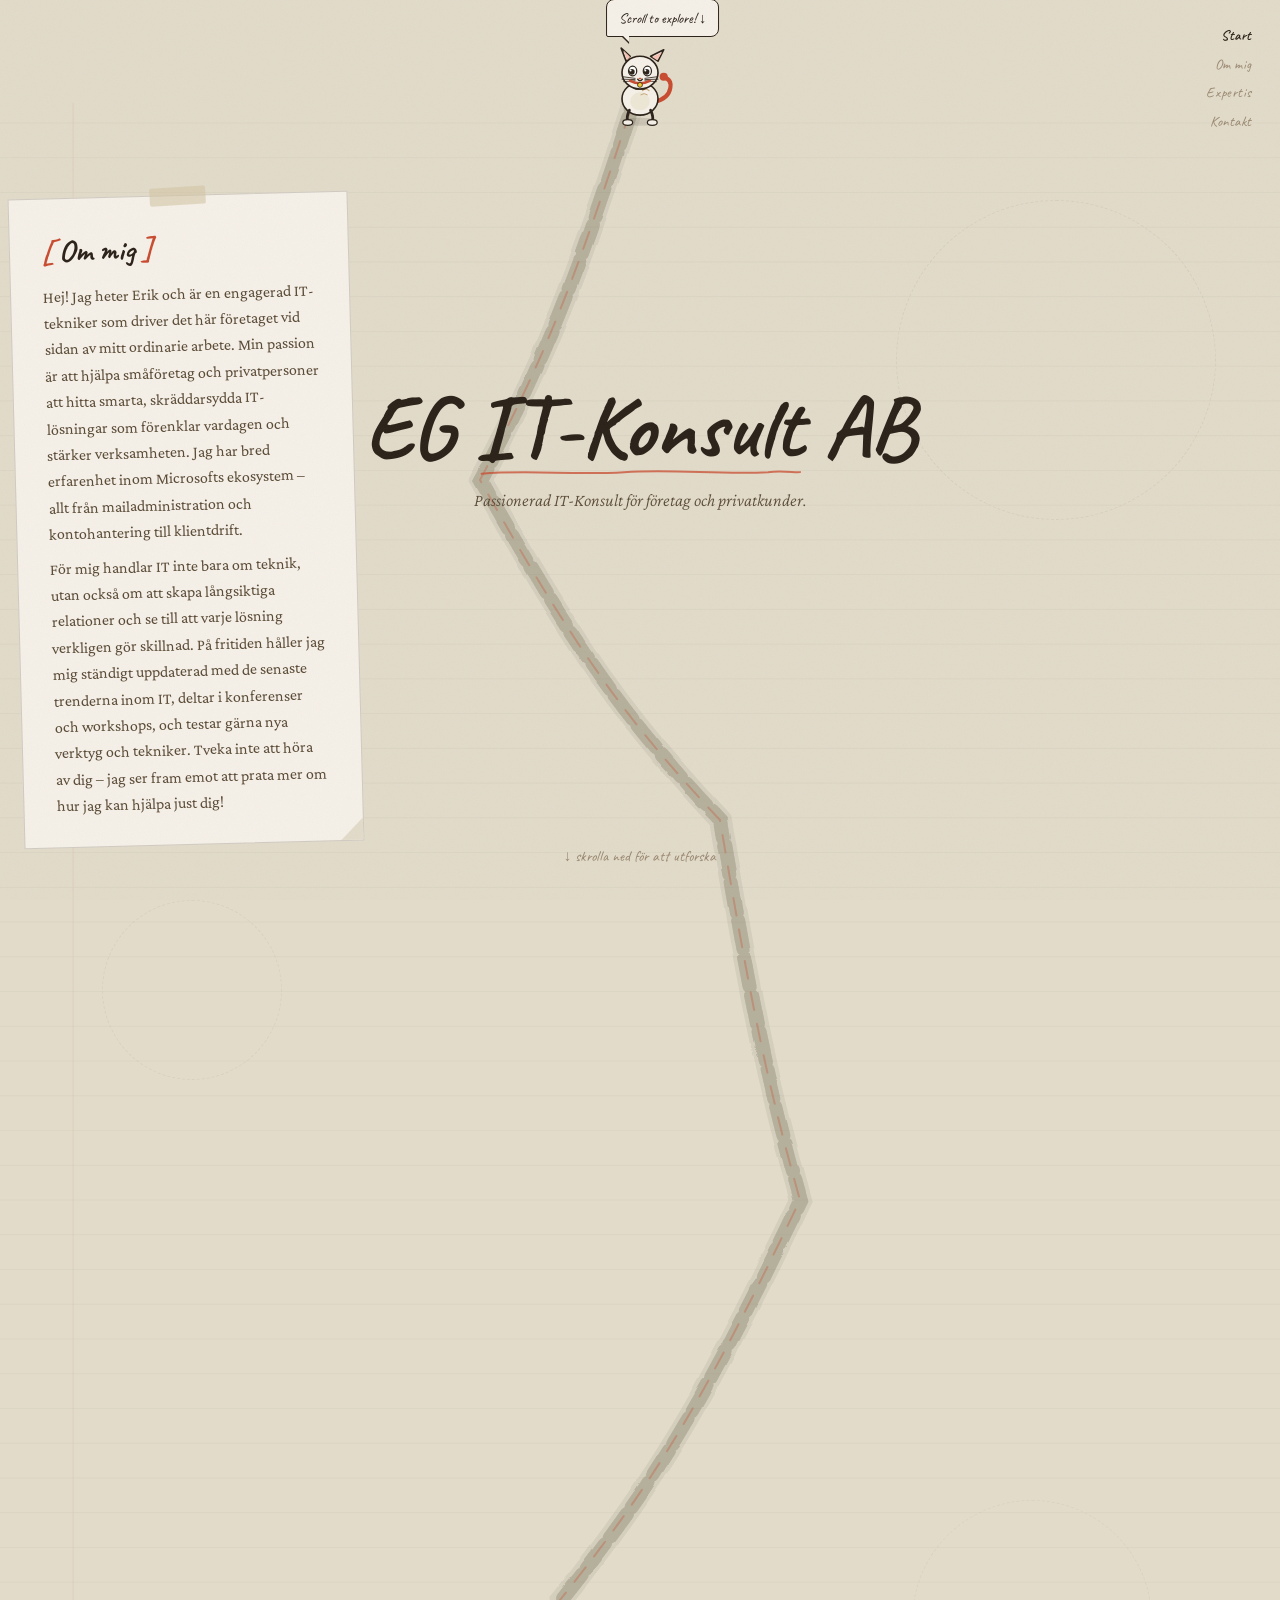
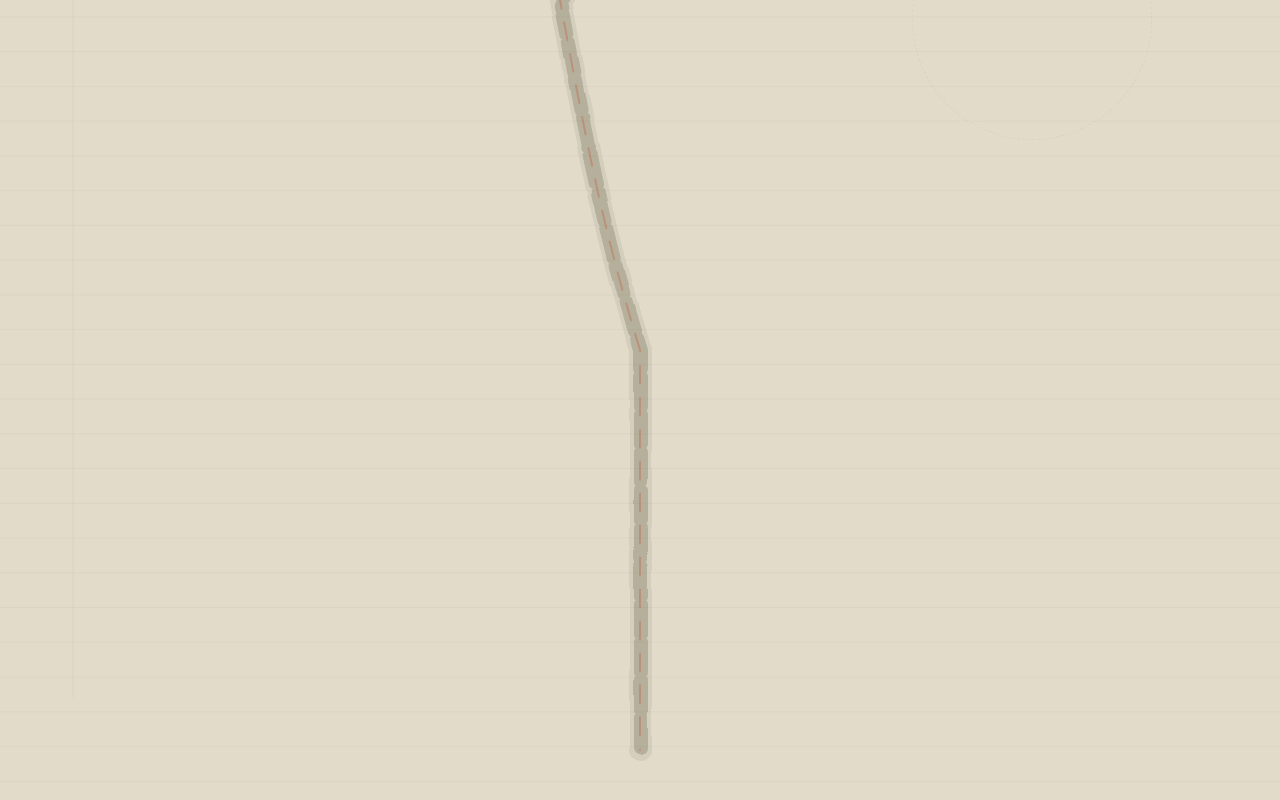
==== portfolio.html @ 74b22c0d "Add files via upload" ====
<!DOCTYPE html>
<html lang="en">
<head>
<meta charset="UTF-8">
<meta name="viewport" content="width=device-width, initial-scale=1.0">
<title>EG IT-Konsult AB</title>
<link href="https://fonts.googleapis.com/css2?family=Caveat:wght@400;600;700&family=Crimson+Pro:ital,wght@0,300;0,400;1,300&display=swap" rel="stylesheet">
<style>
*, *::before, *::after { box-sizing: border-box; margin: 0; padding: 0; }

:root {
  --paper:    #f5f0e8;
  --paper2:   #ede7d5;
  --paper3:   #e2dbc9;
  --ink:      #2a2118;
  --ink-light:#5a4a35;
  --ink-faint:#9a8870;
  --accent:   #c84b2f;
  --green:    #3d6e5a;
  --tape:     rgba(210,195,160,0.55);
  --path-w:   700px;
}

html { scroll-behavior: auto; }

body {
  background: var(--paper3);
  color: var(--ink);
  font-family: 'Crimson Pro', Georgia, serif;
  font-size: 18px;
  line-height: 1.6;
  overflow-x: hidden;
  cursor: url("data:image/svg+xml,%3Csvg xmlns='http://www.w3.org/2000/svg' width='20' height='20'%3E%3Cpath d='M5 2L15 10L9 11L12 18L10 18L7 11L3 13Z' fill='%232a2118' stroke='%23f5f0e8' stroke-width='0.5'/%3E%3C/svg%3E") 3 1, crosshair;
}

/* noise overlay */
body::before {
  content:''; position:fixed; inset:0; pointer-events:none; z-index:9999;
  opacity:0.045;
  background-image:url("data:image/svg+xml,%3Csvg viewBox='0 0 200 200' xmlns='http://www.w3.org/2000/svg'%3E%3Cfilter id='n'%3E%3CfeTurbulence type='fractalNoise' baseFrequency='0.85' numOctaves='4' stitchTiles='stitch'/%3E%3C/filter%3E%3Crect width='100%25' height='100%25' filter='url(%23n)'/%3E%3C/svg%3E");
  background-size:180px 180px;
}

/* ─── FIXED VIEWPORT (what user sees) ─── */
#viewport {
  position: fixed;
  inset: 0;
  overflow: hidden;
}

/* ─── SCROLL TRACK (tall, drives scroll progress) ─── */
#scroll-track {
  position: relative;
  width: 100%;
}

/* ─── WORLD (moves up as user scrolls) ─── */
#world {
  position: fixed;
  inset: 0;
  will-change: transform;
}

/* ─── BACKGROUND LAYERS (parallax) ─── */
.bg-layer {
  position: absolute;
  width: 100%;
  pointer-events: none;
}

/* ruled lines across entire world */
#ruled-lines {
  position: absolute;
  top: 0; left: 0;
  width: 100%;
  pointer-events: none;
  opacity: 0.5;
}

/* ─── THE PATH SVG ─── */
#path-svg {
  position: absolute;
  left: 50%;
  transform: translateX(-50%);
  width: var(--path-w);
  overflow: visible;
  pointer-events: none;
}

/* ─── SECTION CARDS ─── */
.section-card {
  position: absolute;
  width: 340px;
  background: var(--paper);
  border: 1.5px solid rgba(42,33,24,0.18);
  padding: 1.75rem 2rem;
  transform-origin: center;
  transition: box-shadow 0.3s;
}
.section-card::after {
  content:'';
  position:absolute; bottom:0; right:0;
  width:0; height:0;
  border-style:solid;
  border-width:0 0 22px 22px;
  border-color:transparent transparent var(--paper3) transparent;
}
/* tape strip */
.section-card .tape {
  position:absolute;
  width:56px; height:18px;
  background:var(--tape);
  border-radius:2px;
  top:-9px; left:50%;
  transform:translateX(-50%) rotate(var(--tr, -1.5deg));
}
.section-card h2 {
  font-family:'Caveat',cursive;
  font-size:1.9rem;
  font-weight:700;
  color:var(--ink);
  margin-bottom:0.5rem;
}
.section-card h2 .br { color:var(--accent); }
.section-card p, .section-card li {
  font-size:1rem;
  color:var(--ink-light);
  line-height:1.65;
}
.section-card ul { padding-left:1.1rem; }
.section-card ul li { margin-bottom:0.2rem; }
.section-card .label {
  font-family:'Caveat',cursive;
  font-size:0.78rem;
  color:var(--ink-faint);
  letter-spacing:0.12em;
  text-transform:uppercase;
  margin-bottom:0.4rem;
  display:flex; align-items:center; gap:6px;
}
.section-card .label::before {
  content:''; display:inline-block;
  width:16px; height:1.5px;
  background:var(--ink-faint);
}
.tag-row { display:flex; flex-wrap:wrap; gap:0.4rem; margin-top:0.75rem; }
.tag {
  font-family:'Caveat',cursive;
  font-size:0.85rem;
  padding:0.15rem 0.6rem;
  border:1.5px solid var(--ink);
  border-radius:2px;
  background:var(--paper);
}
.stamp {
  position:absolute;
  border:2.5px solid var(--accent);
  padding:0.2rem 0.6rem;
  font-family:'Caveat',cursive;
  font-size:0.75rem;
  color:var(--accent);
  text-transform:uppercase;
  letter-spacing:0.14em;
  opacity:0.75;
  border-radius:2px;
}
.skill-row { margin-top:0.5rem; }
.skill-label {
  font-family:'Caveat',cursive;
  font-size:1rem;
  color:var(--ink);
  display:flex; justify-content:space-between;
  margin-bottom:2px;
}
.skill-track {
  height:5px;
  background:rgba(42,33,24,0.1);
  border-radius:3px;
  margin-bottom:6px;
  overflow:hidden;
}
.skill-fill {
  height:100%;
  background:var(--ink);
  border-radius:3px;
  width:0;
  transition:width 1s ease;
}

/* ─── CAT CHARACTER ─── */
#cat-wrap {
  position: fixed;
  pointer-events: none;
  z-index: 500;
  width: 90px;
  height: 90px;
  transform: translate(-50%, -50%);
  transition: left 0.05s linear, top 0.05s linear;
}

#cat-svg {
  width: 100%;
  height: 100%;
  overflow: visible;
}

/* cat speech bubble */
#cat-bubble {
  position: absolute;
  bottom: 88px;
  left: 50%;
  transform: translateX(-30%);
  background: var(--paper);
  border: 1.5px solid var(--ink);
  border-radius: 8px 8px 8px 2px;
  padding: 0.4rem 0.75rem;
  font-family: 'Caveat', cursive;
  font-size: 0.9rem;
  color: var(--ink);
  white-space: nowrap;
  opacity: 0;
  transition: opacity 0.4s;
  min-width: 100px;
  text-align: center;
  pointer-events: none;
}
#cat-bubble.show { opacity: 1; }
#cat-bubble::after {
  content:'';
  position:absolute; bottom:-8px; left:14px;
  width:0; height:0;
  border-left:8px solid transparent;
  border-right:0px solid transparent;
  border-top:8px solid var(--ink);
}
#cat-bubble::before {
  content:'';
  position:absolute; bottom:-6px; left:15px;
  width:0; height:0;
  border-left:7px solid transparent;
  border-right:0px solid transparent;
  border-top:7px solid var(--paper);
  z-index:1;
}

/* ─── NAV ─── */
#nav {
  position: fixed;
  top: 1.5rem; right: 1.75rem;
  z-index: 600;
  display: flex;
  flex-direction: column;
  gap: 0.35rem;
  text-align: right;
}
.nav-dot {
  font-family:'Caveat',cursive;
  font-size:0.9rem;
  color:var(--ink-faint);
  cursor:pointer;
  transition:color 0.2s;
  text-decoration:none;
  letter-spacing:0.04em;
}
.nav-dot.active, .nav-dot:hover { color:var(--ink); font-weight:600; }

/* ─── PROGRESS BAR ─── */
#progress-bar {
  position: fixed;
  top: 0; left: 0;
  height: 3px;
  background: var(--accent);
  z-index: 700;
  width: 0%;
  transition: width 0.1s;
}

/* ─── HERO title (fixed center, fades out) ─── */
#hero-title {
  position: fixed;
  top: 50%;
  left: 50%;
  transform: translate(-50%, -50%);
  text-align: center;
  pointer-events: none;
  z-index: 100;
  transition: opacity 0.4s;
}
#hero-title .eyebrow {
  font-family:'Caveat',cursive;
  font-size:1rem;
  color:var(--ink-faint);
  letter-spacing:0.1em;
  margin-bottom:0.5rem;
}
#hero-title h1 {
  font-family:'Caveat',cursive;
  font-size:clamp(3rem,7vw,5.5rem);
  font-weight:700;
  line-height:0.95;
  color:var(--ink);
  position:relative;
}
#hero-title .sub {
  font-size:1.1rem;
  font-style:italic;
  color:var(--ink-light);
  margin-top:1rem;
  font-weight:300;
}
.hero-underline {
  position:absolute;
  bottom:-6px; left:0;
  width:100%; height:8px;
  overflow:visible;
}

/* ─── DECORATIVE elements ─── */
.deco-circle {
  position:absolute;
  border-radius:50%;
  border:1.5px dashed rgba(42,33,24,0.12);
  pointer-events:none;
}

/* ─── SCROLL HINT ─── */
#scroll-hint {
  position:fixed;
  bottom:2rem; left:50%;
  transform:translateX(-50%);
  font-family:'Caveat',cursive;
  font-size:0.95rem;
  color:var(--ink-faint);
  display:flex; align-items:center; gap:0.5rem;
  z-index:300;
  animation: fadeHint 3s ease infinite;
  transition: opacity 0.5s;
}
@keyframes fadeHint {
  0%,100%{opacity:0.4} 50%{opacity:1}
}

/* cat tail wag */
@keyframes tailWag {
  0%,100%{transform:rotate(0deg)} 50%{transform:rotate(18deg)}
}
@keyframes earTwitch {
  0%,90%,100%{transform:rotate(0deg)} 95%{transform:rotate(-12deg)}
}
@keyframes bodyBob {
  0%,100%{transform:translateY(0)} 50%{transform:translateY(-3px)}
}
.cat-body-group { animation:bodyBob 0.9s ease-in-out infinite; }
.cat-tail { transform-origin:5px 5px; animation:tailWag 0.7s ease-in-out infinite; }
.cat-ear-l { transform-origin:8px 20px; animation:earTwitch 3s ease infinite; }
</style>
</head>
<body>

<div id="progress-bar"></div>

<!-- Fixed nav -->
<nav id="nav">
  <span class="nav-dot active" data-section="0">Start</span>
  <span class="nav-dot" data-section="1">Om mig</span>
  <span class="nav-dot" data-section="2">Expertis</span>
  <span class="nav-dot" data-section="3">Kontakt</span>
</nav>

<!-- Cat guide -->
<div id="cat-wrap">
  <div id="cat-bubble">Scroll to begin! ↓</div>
  <svg id="cat-svg" viewBox="-10 -10 110 110" fill="none" xmlns="http://www.w3.org/2000/svg">
    <!-- shadow -->
    <ellipse cx="45" cy="96" rx="22" ry="5" fill="rgba(42,33,24,0.12)"/>

    <g class="cat-body-group">
      <!-- tail -->
      <g class="cat-tail" style="transform-origin:28px 72px">
        <path d="M28,72 Q10,68 8,55 Q6,44 16,42" stroke="#c84b2f" stroke-width="5" stroke-linecap="round" fill="none"/>
        <circle cx="16" cy="41" r="5" fill="#c84b2f"/>
      </g>

      <!-- body -->
      <ellipse cx="45" cy="68" rx="22" ry="20" fill="#f5f0e8" stroke="#2a2118" stroke-width="2"/>
      <!-- belly spot -->
      <ellipse cx="45" cy="71" rx="12" ry="11" fill="#ede7d5" stroke="none"/>
      <!-- stripes -->
      <path d="M34,58 Q38,54 42,58" stroke="#c8a878" stroke-width="1.5" stroke-linecap="round" fill="none"/>
      <path d="M36,63 Q40,60 44,63" stroke="#c8a878" stroke-width="1.2" stroke-linecap="round" fill="none"/>

      <!-- neck -->
      <rect x="37" y="46" width="16" height="10" rx="4" fill="#f5f0e8" stroke="#2a2118" stroke-width="2"/>

      <!-- head -->
      <ellipse cx="45" cy="36" rx="22" ry="20" fill="#f5f0e8" stroke="#2a2118" stroke-width="2"/>

      <!-- ears -->
      <g class="cat-ear-l">
        <polygon points="23,22 16,8 32,16" fill="#f5f0e8" stroke="#2a2118" stroke-width="2" stroke-linejoin="round"/>
        <polygon points="24,21 18,11 30,17" fill="#f5c0b0" stroke="none"/>
      </g>
      <!-- right ear -->
      <polygon points="57,16 68,6 62,22" fill="#f5f0e8" stroke="#2a2118" stroke-width="2" stroke-linejoin="round"/>
      <polygon points="57,17 65,9 61,21" fill="#f5c0b0" stroke="none"/>

      <!-- eyes -->
      <ellipse cx="36" cy="34" rx="5" ry="6" fill="white" stroke="#2a2118" stroke-width="1.5"/>
      <ellipse cx="54" cy="34" rx="5" ry="6" fill="white" stroke="#2a2118" stroke-width="1.5"/>
      <circle cx="37" cy="35" r="3.5" fill="#2a2118"/>
      <circle cx="55" cy="35" r="3.5" fill="#2a2118"/>
      <circle cx="38.5" cy="33.5" r="1.2" fill="white"/>
      <circle cx="56.5" cy="33.5" r="1.2" fill="white"/>

      <!-- nose -->
      <polygon points="45,42 42,44 48,44" fill="#c84b2f" stroke="none"/>
      <!-- mouth -->
      <path d="M42,44 Q45,48 48,44" stroke="#2a2118" stroke-width="1.5" stroke-linecap="round" fill="none"/>

      <!-- whiskers left -->
      <line x1="24" y1="41" x2="39" y2="43" stroke="#2a2118" stroke-width="1" stroke-linecap="round"/>
      <line x1="23" y1="44" x2="39" y2="44.5" stroke="#2a2118" stroke-width="1" stroke-linecap="round"/>
      <line x1="25" y1="47" x2="39" y2="46" stroke="#2a2118" stroke-width="1" stroke-linecap="round"/>
      <!-- whiskers right -->
      <line x1="51" y1="43" x2="66" y2="41" stroke="#2a2118" stroke-width="1" stroke-linecap="round"/>
      <line x1="51" y1="44.5" x2="67" y2="44" stroke="#2a2118" stroke-width="1" stroke-linecap="round"/>
      <line x1="51" y1="46" x2="65" y2="47" stroke="#2a2118" stroke-width="1" stroke-linecap="round"/>

      <!-- collar -->
      <path d="M33,46 Q45,52 57,46" stroke="#c84b2f" stroke-width="3" stroke-linecap="round" fill="none"/>
      <circle cx="45" cy="51" r="3" fill="#f5c832" stroke="#2a2118" stroke-width="1"/>

      <!-- front legs -->
      <path d="M32,82 Q28,90 30,96" stroke="#2a2118" stroke-width="3.5" stroke-linecap="round" fill="none"/>
      <ellipse cx="30" cy="97" rx="6" ry="3.5" fill="#f5f0e8" stroke="#2a2118" stroke-width="1.5"/>
      <path d="M58,82 Q62,90 60,96" stroke="#2a2118" stroke-width="3.5" stroke-linecap="round" fill="none"/>
      <ellipse cx="60" cy="97" rx="6" ry="3.5" fill="#f5f0e8" stroke="#2a2118" stroke-width="1.5"/>
    </g>
  </svg>
</div>

<!-- Hero title (fixed, fades) -->
<div id="hero-title">
  <h1>
    EG IT-Konsult AB
    <svg class="hero-underline" viewBox="0 0 400 10" fill="none">
      <path d="M2,7 C60,2 120,9 180,5 C240,1 300,8 360,5 C380,3 395,6 400,5" stroke="#c84b2f" stroke-width="2.5" stroke-linecap="round" fill="none" opacity="0.75"/>
    </svg>
  </h1>
  <p class="sub">Passionerad IT-Konsult för företag och privatkunder.</p>
</div>

<!-- Scroll hint -->
<div id="scroll-hint">↓ skrolla ned för att utforska</div>

<!-- THE TALL SCROLL TRACK — height set by JS -->
<div id="scroll-track"></div>

<!-- THE WORLD (positioned, scrolled via JS) -->
<div id="world">

  <!-- ruled lines bg -->
  <svg id="ruled-lines" xmlns="http://www.w3.org/2000/svg"></svg>

  <!-- decorative circles -->
  <div class="deco-circle" style="width:320px;height:320px;top:200px;right:5%;opacity:0.5;"></div>
  <div class="deco-circle" style="width:180px;height:180px;top:900px;left:8%;opacity:0.4;"></div>
  <div class="deco-circle" style="width:240px;height:240px;top:1500px;right:10%;opacity:0.35;"></div>

  <!-- The winding path SVG -->
  <svg id="path-svg" xmlns="http://www.w3.org/2000/svg"></svg>

  <!-- Section cards — positioned by JS -->
  <div class="section-card" id="card-about" style="--rot:-1.5deg">
    <div class="tape" style="--tr:-2deg"></div>
    <h2><span class="br">[</span> Om mig <span class="br">]</span></h2>
    <p>Hej! Jag heter Erik och är en engagerad IT-tekniker som driver det här företaget vid sidan av mitt ordinarie arbete. Min passion är att hjälpa småföretag och privatpersoner att hitta smarta, skräddarsydda IT-lösningar som förenklar vardagen och stärker verksamheten. Jag har bred erfarenhet inom Microsofts ekosystem – allt från mailadministration och kontohantering till klientdrift.</p>
    <p style="margin-top:0.5rem;">För mig handlar IT inte bara om teknik, utan också om att skapa långsiktiga relationer och se till att varje lösning verkligen gör skillnad. På fritiden håller jag mig ständigt uppdaterad med de senaste trenderna inom IT, deltar i konferenser och workshops, och testar gärna nya verktyg och tekniker. Tveka inte att höra av dig – jag ser fram emot att prata mer om hur jag kan hjälpa just dig!</p>
  </div>

  <div class="section-card" id="card-skills" style="--rot:1deg; width:360px;">
    <div class="tape" style="--tr:1.5deg"></div>
    <h2><span class="br">[</span> Expertis <span class="br">]</span></h2>
    <div class="skill-row">
      <div class="skill-label"><span>Microsoft 365</span></div>
    </div>
    <div class="skill-row">
      <div class="skill-label"><span>Enhetshantering</span></div>
    </div>
    <div class="skill-row">
      <div class="skill-label"><span>Identitet & Säkerhet</span></div>
    </div>
    <div class="skill-row">
      <div class="skill-label"><span>Applikationspaketering</span></div>
    </div>
  </div>

  <div class="section-card" id="card-contact" style="--rot:-0.5deg; width:380px; text-align:center;">
    <div class="tape" style="--tr:-0.5deg"></div>
    <h2 style="font-size:2.5rem; margin-bottom:0.3rem"><span class="br">[</span> Kontakta mig <span class="br">]</span></h2>
    <p style="font-style:italic; margin-bottom:1.25rem;">Du är varmt välkommen att kontakta mig om du har några frågor eller vill diskutera ett samarbete.</p>
    <div style="display:flex; flex-direction:column; gap:0.6rem; align-items:center;">
      <a href="mailto:info@egit.se" style="font-family:'Caveat',cursive;font-size:1.05rem;color:var(--ink);text-decoration:none;padding:0.4rem 1.5rem;border:1.5px solid var(--ink);background:var(--paper);display:inline-block;transition:background 0.2s,color 0.2s;" onmouseover="this.style.background='var(--ink)';this.style.color='var(--paper)'" onmouseout="this.style.background='var(--paper)';this.style.color='var(--ink)'">✉ info@egit.se</a>
      <a href="https://www.linkedin.com/in/erik-gundstedt-a2a25a15b/" style="font-family:'Caveat',cursive;font-size:1.05rem;color:var(--ink);text-decoration:none;padding:0.4rem 1.5rem;border:1.5px solid var(--ink);background:var(--paper);display:inline-block;transition:background 0.2s,color 0.2s;" onmouseover="this.style.background='var(--ink)';this.style.color='var(--paper)'" onmouseout="this.style.background='var(--paper)';this.style.color='var(--ink)'">in LinkedIn</a>
    </div>
  </div>

</div><!-- #world -->

<script>
// ─── CONFIG ───────────────────────────────────────────────────────────────
const VW = () => window.innerWidth;
const VH = () => window.innerHeight;

// Winding path: defined in "world-space" (x relative to path-svg center, y absolute in world)
// The path-svg is centered horizontally and positioned absolutely in #world
// Path points: [cx_fraction_of_viewport, world_y]
// cx_fraction: 0 = center, -0.3 = left, 0.3 = right (fraction of viewport half-width)

const WORLD_HEIGHT = 2400; // total scrollable world height in px
const PATH_W = 700;

// The winding path points (x: -1 to 1, where 0=center of path-svg, y: 0 to WORLD_HEIGHT)
// These are in path-svg local coordinates (width=PATH_W, centered)
const pathNodes = [
  { x: 0,    y: 80 },    // start / hero
  { x: -160, y: 480 },   // about card left
  { x: 80,   y: 820 },   // curves right
  { x: 160,  y: 1200 },  // skills card right
  { x: -80,  y: 1600 },  // curves left toward contact
  { x: 0,    y: 1950 },  // contact center
  { x: 0,    y: 2350 },  // end
];

// Where section cards should sit (world y, left/right side, card id)
const SECTIONS = [
  { id:'card-about',   worldY: 520,  side:'left'  },
  { id:'card-skills',  worldY: 1230, side:'right' },
  { id:'card-contact', worldY: 1980, side:'center'},
];

// Cat bubble messages per progress zone
const BUBBLES = [
  { at: 0.0,  msg: "Skrolla ned för att utforska! ↓" },
  { at: 0.12, msg: "Trevligt att träffas! 😺" },
  { at: 0.35, msg: "Detta kan jag!" },
  { at: 0.65, msg: "Vi hörs!" },
  { at: 0.95, msg: "Nu tog sidan slut! 🐾" },
];

// ─── BUILD RULED LINES ─────────────────────────────────────────────────────
function buildRuledLines() {
  const svg = document.getElementById('ruled-lines');
  const count = Math.ceil(WORLD_HEIGHT / 38) + 2;
  let html = `<svg xmlns="http://www.w3.org/2000/svg" width="100%" height="${WORLD_HEIGHT}" viewBox="0 0 1400 ${WORLD_HEIGHT}">`;
  for (let i = 0; i < count; i++) {
    const y = i * 38 + 22;
    html += `<line x1="0" y1="${y}" x2="1400" y2="${y}" stroke="rgba(42,33,24,0.065)" stroke-width="1"/>`;
  }
  // margin line left
  html += `<line x1="80" y1="0" x2="80" y2="${WORLD_HEIGHT}" stroke="rgba(200,75,47,0.12)" stroke-width="1.5"/>`;
  html += `</svg>`;
  svg.innerHTML = html;
  svg.style.height = WORLD_HEIGHT + 'px';
}

// ─── BUILD PATH SVG ────────────────────────────────────────────────────────
let pathEl, totalPathLength;

function buildPath() {
  const svg = document.getElementById('path-svg');
  svg.style.top = '0px';
  svg.setAttribute('width', PATH_W);
  svg.setAttribute('height', WORLD_HEIGHT);
  svg.setAttribute('viewBox', `${-PATH_W/2} 0 ${PATH_W} ${WORLD_HEIGHT}`);

  // Build smooth cubic bezier through pathNodes
  let d = `M ${pathNodes[0].x} ${pathNodes[0].y}`;
  for (let i = 1; i < pathNodes.length; i++) {
    const prev = pathNodes[i-1];
    const curr = pathNodes[i];
    const dy = curr.y - prev.y;
    // control points: vertical tangents with some horizontal swing
    const cp1x = prev.x + (curr.x - prev.x) * 0.4;
    const cp1y = prev.y + dy * 0.5;
    const cp2x = curr.x - (curr.x - prev.x) * 0.4;
    const cp2y = curr.y - dy * 0.3;
    d += ` C ${cp1x} ${cp1y} ${cp2x} ${cp2y} ${curr.x} ${curr.y}`;
  }

  svg.innerHTML = `
    <defs>
      <filter id="roughen">
        <feTurbulence type="turbulence" baseFrequency="0.015" numOctaves="2" result="noise" seed="3"/>
        <feDisplacementMap in="SourceGraphic" in2="noise" scale="2" xChannelSelector="R" yChannelSelector="G"/>
      </filter>
    </defs>
    <!-- shadow path -->
    <path d="${d}" stroke="rgba(42,33,24,0.06)" stroke-width="22" fill="none" stroke-linecap="round" filter="url(#roughen)"/>
    <!-- main road -->
    <path id="the-path" d="${d}" stroke="rgba(42,33,24,0.18)" stroke-width="14" fill="none" stroke-linecap="round" stroke-dasharray="30 8" filter="url(#roughen)"/>
    <!-- center dashed line -->
    <path d="${d}" stroke="rgba(200,75,47,0.3)" stroke-width="2" fill="none" stroke-linecap="round" stroke-dasharray="18 14" stroke-dashoffset="0"/>
  `;

  pathEl = svg.querySelector('#the-path');
  totalPathLength = pathEl.getTotalLength();
}

// ─── POSITION CARDS ────────────────────────────────────────────────────────
function positionCards() {
  const vw = VW();
  const centerX = vw / 2;

  SECTIONS.forEach(s => {
    const card = document.getElementById(s.id);
    if (!card) return;
    const cardW = card.offsetWidth;
    const cardH = card.offsetHeight;

    let left;
    if (s.side === 'left') {
      left = centerX - PATH_W/2 - cardW - 32;
      // clamp
      if (left < 16) left = 16;
    } else if (s.side === 'right') {
      left = centerX + PATH_W/2 + 32;
      if (left + cardW > vw - 16) left = vw - cardW - 16;
    } else { // center
      left = centerX - cardW/2;
    }

    card.style.left = left + 'px';
    card.style.top = (s.worldY - cardH/2) + 'px';
    card.style.opacity = '0';
    card.style.transition = 'opacity 0.5s ease, transform 0.5s ease';
  });
}

// ─── SCROLL DRIVER ─────────────────────────────────────────────────────────
const world = document.getElementById('world');
const scrollTrack = document.getElementById('scroll-track');
const heroTitle = document.getElementById('hero-title');
const scrollHint = document.getElementById('scroll-hint');
const progressBar = document.getElementById('progress-bar');
const catWrap = document.getElementById('cat-wrap');
const catBubble = document.getElementById('cat-bubble');
const navDots = document.querySelectorAll('.nav-dot');

// Set scroll track height
function setTrackHeight() {
  const maxScroll = WORLD_HEIGHT - VH();
  scrollTrack.style.height = WORLD_HEIGHT + 'px';
}

let bubbleTimer = null;
let lastBubbleIdx = -1;

function showBubble(msg) {
  catBubble.textContent = msg;
  catBubble.classList.add('show');
  clearTimeout(bubbleTimer);
  bubbleTimer = setTimeout(() => catBubble.classList.remove('show'), 3200);
}

function onScroll() {
  const scrollY = window.scrollY;
  const maxScroll = WORLD_HEIGHT - VH();
  const progress = Math.min(Math.max(scrollY / maxScroll, 0), 1);

  // Progress bar
  progressBar.style.width = (progress * 100) + '%';

  // Move world upward
  world.style.transform = `translateY(${-scrollY}px)`;

  // Hero title fade out
  const heroFade = Math.max(0, 1 - progress * 8);
  heroTitle.style.opacity = heroFade;
  scrollHint.style.opacity = heroFade > 0.3 ? 1 : 0;

  // Move cat along path
  if (pathEl && totalPathLength) {
    const pathProgress = Math.min(progress, 0.99);
    const dist = pathProgress * totalPathLength;
    const pt = pathEl.getPointAtLength(dist);
    const ptAhead = pathEl.getPointAtLength(Math.min(dist + 10, totalPathLength));

    // Convert path-local coords to viewport coords
    // path-svg is centered at vw/2, so:
    const vw = VW();
    const screenX = vw/2 + pt.x;
    // worldY - scrollY = screenY
    const screenY = pt.y - scrollY;

    catWrap.style.left = screenX + 'px';
    catWrap.style.top  = screenY + 'px';

    // Flip cat based on direction
    const dx = ptAhead.x - pt.x;
    const catSvg = document.getElementById('cat-svg');
    catSvg.style.transform = dx < -2 ? 'scaleX(-1)' : dx > 2 ? 'scaleX(1)' : catSvg.style.transform;
  }

  // Card visibility
  SECTIONS.forEach((s, i) => {
    const card = document.getElementById(s.id);
    if (!card) return;
    const cardWorldY = s.worldY;
    // card center in screen coords
    const cardScreenY = cardWorldY - scrollY;
    const inView = cardScreenY > -200 && cardScreenY < VH() + 200;
    if (inView) {
      card.style.opacity = '1';
      card.style.transform = `rotate(var(--rot, 0deg)) translateY(0)`;
      // trigger skill bars
      card.querySelectorAll('.skill-fill').forEach(b => {
        if (!b.dataset.done) {
          b.style.width = b.dataset.w + '%';
          b.dataset.done = 1;
        }
      });
    } else {
      card.style.opacity = '0';
      card.style.transform = `rotate(var(--rot, 0deg)) translateY(20px)`;
    }
  });

  // Bubble messages
  let bIdx = 0;
  for (let i = BUBBLES.length - 1; i >= 0; i--) {
    if (progress >= BUBBLES[i].at) { bIdx = i; break; }
  }
  if (bIdx !== lastBubbleIdx) {
    lastBubbleIdx = bIdx;
    showBubble(BUBBLES[bIdx].msg);
  }

  // Nav active state — find which section is nearest
  let nearestNav = 0;
  const navThresholds = [0, 0.12, 0.38, 0.68];
  for (let i = navThresholds.length - 1; i >= 0; i--) {
    if (progress >= navThresholds[i]) { nearestNav = i; break; }
  }
  navDots.forEach((d, i) => d.classList.toggle('active', i === nearestNav));
}

// Nav click — scroll to section
navDots.forEach((dot, i) => {
  dot.addEventListener('click', () => {
    const thresholds = [0, 0.14, 0.40, 0.72];
    const maxScroll = WORLD_HEIGHT - VH();
    window.scrollTo({ top: thresholds[i] * maxScroll, behavior: 'smooth' });
  });
});

// ─── INIT ──────────────────────────────────────────────────────────────────
function init() {
  buildRuledLines();
  buildPath();
  setTrackHeight();
  positionCards();
  onScroll();

  // Show first bubble after delay
  setTimeout(() => showBubble("Scroll to explore! ↓"), 1200);
}

window.addEventListener('scroll', onScroll, { passive: true });
window.addEventListener('resize', () => {
  setTrackHeight();
  positionCards();
  onScroll();
});

// Wait for fonts
document.fonts.ready.then(init);
</script>
</body>
</html>
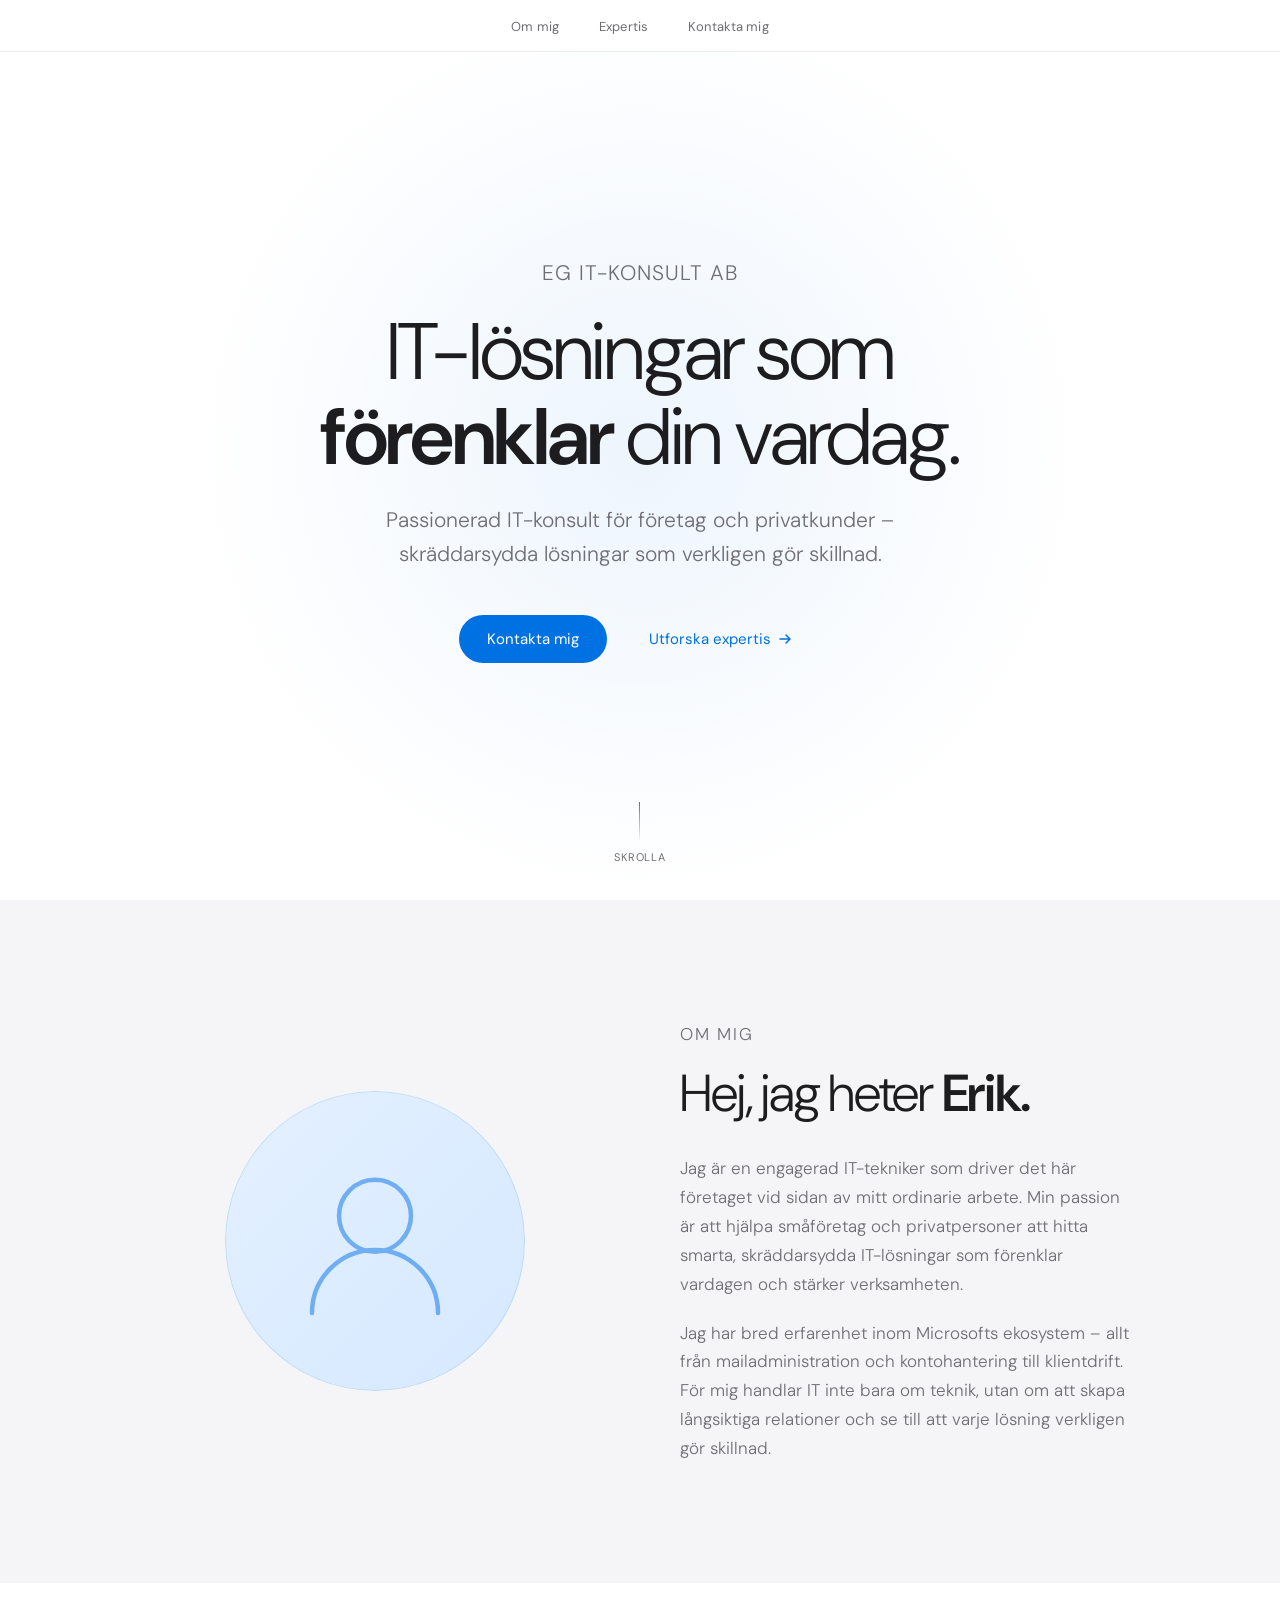
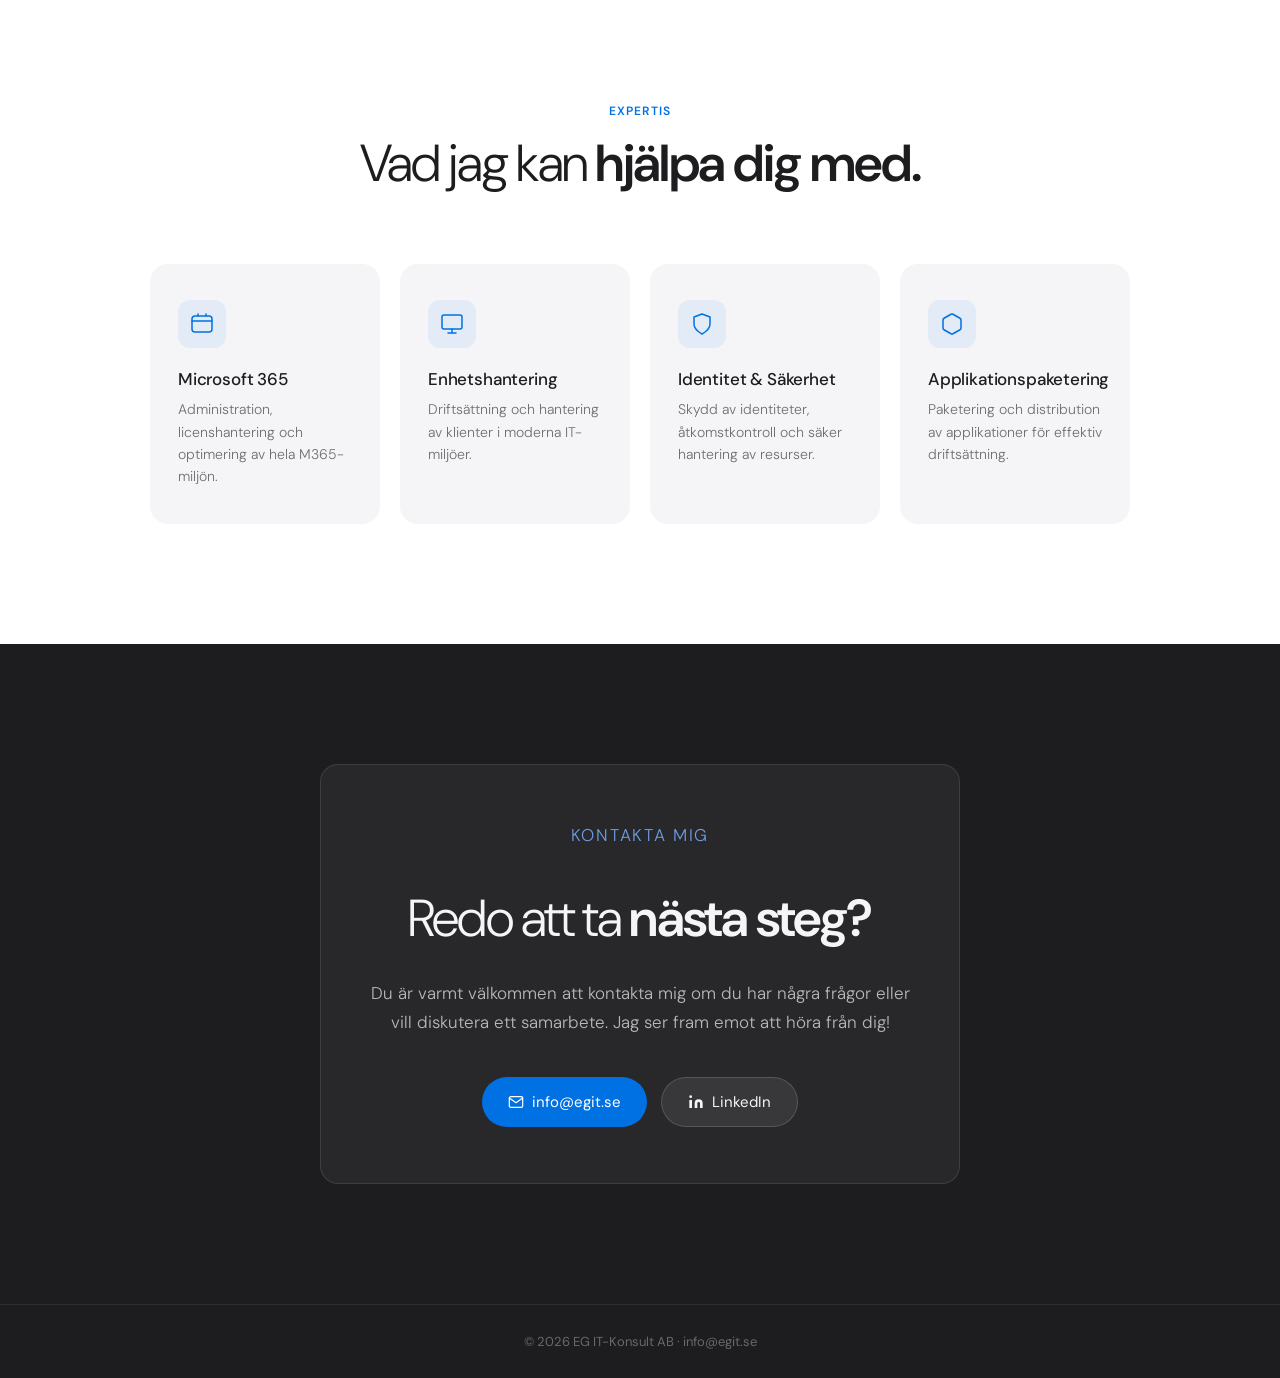
==== commit cdb006b2: "Add files via upload" ====
--- a/portfolio.html
+++ b/portfolio.html
@@ -1,780 +1,613 @@
 <!DOCTYPE html>
-<html lang="en">
+<html lang="sv">
 <head>
-<meta charset="UTF-8">
-<meta name="viewport" content="width=device-width, initial-scale=1.0">
-<title>EG IT-Konsult AB</title>
-<link href="https://fonts.googleapis.com/css2?family=Caveat:wght@400;600;700&family=Crimson+Pro:ital,wght@0,300;0,400;1,300&display=swap" rel="stylesheet">
-<style>
-*, *::before, *::after { box-sizing: border-box; margin: 0; padding: 0; }
-
-:root {
-  --paper:    #f5f0e8;
-  --paper2:   #ede7d5;
-  --paper3:   #e2dbc9;
-  --ink:      #2a2118;
-  --ink-light:#5a4a35;
-  --ink-faint:#9a8870;
-  --accent:   #c84b2f;
-  --green:    #3d6e5a;
-  --tape:     rgba(210,195,160,0.55);
-  --path-w:   700px;
-}
-
-html { scroll-behavior: auto; }
-
-body {
-  background: var(--paper3);
-  color: var(--ink);
-  font-family: 'Crimson Pro', Georgia, serif;
-  font-size: 18px;
-  line-height: 1.6;
-  overflow-x: hidden;
-  cursor: url("data:image/svg+xml,%3Csvg xmlns='http://www.w3.org/2000/svg' width='20' height='20'%3E%3Cpath d='M5 2L15 10L9 11L12 18L10 18L7 11L3 13Z' fill='%232a2118' stroke='%23f5f0e8' stroke-width='0.5'/%3E%3C/svg%3E") 3 1, crosshair;
-}
-
-/* noise overlay */
-body::before {
-  content:''; position:fixed; inset:0; pointer-events:none; z-index:9999;
-  opacity:0.045;
-  background-image:url("data:image/svg+xml,%3Csvg viewBox='0 0 200 200' xmlns='http://www.w3.org/2000/svg'%3E%3Cfilter id='n'%3E%3CfeTurbulence type='fractalNoise' baseFrequency='0.85' numOctaves='4' stitchTiles='stitch'/%3E%3C/filter%3E%3Crect width='100%25' height='100%25' filter='url(%23n)'/%3E%3C/svg%3E");
-  background-size:180px 180px;
-}
-
-/* ─── FIXED VIEWPORT (what user sees) ─── */
-#viewport {
-  position: fixed;
-  inset: 0;
-  overflow: hidden;
-}
-
-/* ─── SCROLL TRACK (tall, drives scroll progress) ─── */
-#scroll-track {
-  position: relative;
-  width: 100%;
-}
-
-/* ─── WORLD (moves up as user scrolls) ─── */
-#world {
-  position: fixed;
-  inset: 0;
-  will-change: transform;
-}
-
-/* ─── BACKGROUND LAYERS (parallax) ─── */
-.bg-layer {
-  position: absolute;
-  width: 100%;
-  pointer-events: none;
-}
-
-/* ruled lines across entire world */
-#ruled-lines {
-  position: absolute;
-  top: 0; left: 0;
-  width: 100%;
-  pointer-events: none;
-  opacity: 0.5;
-}
-
-/* ─── THE PATH SVG ─── */
-#path-svg {
-  position: absolute;
-  left: 50%;
-  transform: translateX(-50%);
-  width: var(--path-w);
-  overflow: visible;
-  pointer-events: none;
-}
-
-/* ─── SECTION CARDS ─── */
-.section-card {
-  position: absolute;
-  width: 340px;
-  background: var(--paper);
-  border: 1.5px solid rgba(42,33,24,0.18);
-  padding: 1.75rem 2rem;
-  transform-origin: center;
-  transition: box-shadow 0.3s;
-}
-.section-card::after {
-  content:'';
-  position:absolute; bottom:0; right:0;
-  width:0; height:0;
-  border-style:solid;
-  border-width:0 0 22px 22px;
-  border-color:transparent transparent var(--paper3) transparent;
-}
-/* tape strip */
-.section-card .tape {
-  position:absolute;
-  width:56px; height:18px;
-  background:var(--tape);
-  border-radius:2px;
-  top:-9px; left:50%;
-  transform:translateX(-50%) rotate(var(--tr, -1.5deg));
-}
-.section-card h2 {
-  font-family:'Caveat',cursive;
-  font-size:1.9rem;
-  font-weight:700;
-  color:var(--ink);
-  margin-bottom:0.5rem;
-}
-.section-card h2 .br { color:var(--accent); }
-.section-card p, .section-card li {
-  font-size:1rem;
-  color:var(--ink-light);
-  line-height:1.65;
-}
-.section-card ul { padding-left:1.1rem; }
-.section-card ul li { margin-bottom:0.2rem; }
-.section-card .label {
-  font-family:'Caveat',cursive;
-  font-size:0.78rem;
-  color:var(--ink-faint);
-  letter-spacing:0.12em;
-  text-transform:uppercase;
-  margin-bottom:0.4rem;
-  display:flex; align-items:center; gap:6px;
-}
-.section-card .label::before {
-  content:''; display:inline-block;
-  width:16px; height:1.5px;
-  background:var(--ink-faint);
-}
-.tag-row { display:flex; flex-wrap:wrap; gap:0.4rem; margin-top:0.75rem; }
-.tag {
-  font-family:'Caveat',cursive;
-  font-size:0.85rem;
-  padding:0.15rem 0.6rem;
-  border:1.5px solid var(--ink);
-  border-radius:2px;
-  background:var(--paper);
-}
-.stamp {
-  position:absolute;
-  border:2.5px solid var(--accent);
-  padding:0.2rem 0.6rem;
-  font-family:'Caveat',cursive;
-  font-size:0.75rem;
-  color:var(--accent);
-  text-transform:uppercase;
-  letter-spacing:0.14em;
-  opacity:0.75;
-  border-radius:2px;
-}
-.skill-row { margin-top:0.5rem; }
-.skill-label {
-  font-family:'Caveat',cursive;
-  font-size:1rem;
-  color:var(--ink);
-  display:flex; justify-content:space-between;
-  margin-bottom:2px;
-}
-.skill-track {
-  height:5px;
-  background:rgba(42,33,24,0.1);
-  border-radius:3px;
-  margin-bottom:6px;
-  overflow:hidden;
-}
-.skill-fill {
-  height:100%;
-  background:var(--ink);
-  border-radius:3px;
-  width:0;
-  transition:width 1s ease;
-}
-
-/* ─── CAT CHARACTER ─── */
-#cat-wrap {
-  position: fixed;
-  pointer-events: none;
-  z-index: 500;
-  width: 90px;
-  height: 90px;
-  transform: translate(-50%, -50%);
-  transition: left 0.05s linear, top 0.05s linear;
-}
-
-#cat-svg {
-  width: 100%;
-  height: 100%;
-  overflow: visible;
-}
-
-/* cat speech bubble */
-#cat-bubble {
-  position: absolute;
-  bottom: 88px;
-  left: 50%;
-  transform: translateX(-30%);
-  background: var(--paper);
-  border: 1.5px solid var(--ink);
-  border-radius: 8px 8px 8px 2px;
-  padding: 0.4rem 0.75rem;
-  font-family: 'Caveat', cursive;
-  font-size: 0.9rem;
-  color: var(--ink);
-  white-space: nowrap;
-  opacity: 0;
-  transition: opacity 0.4s;
-  min-width: 100px;
-  text-align: center;
-  pointer-events: none;
-}
-#cat-bubble.show { opacity: 1; }
-#cat-bubble::after {
-  content:'';
-  position:absolute; bottom:-8px; left:14px;
-  width:0; height:0;
-  border-left:8px solid transparent;
-  border-right:0px solid transparent;
-  border-top:8px solid var(--ink);
-}
-#cat-bubble::before {
-  content:'';
-  position:absolute; bottom:-6px; left:15px;
-  width:0; height:0;
-  border-left:7px solid transparent;
-  border-right:0px solid transparent;
-  border-top:7px solid var(--paper);
-  z-index:1;
-}
-
-/* ─── NAV ─── */
-#nav {
-  position: fixed;
-  top: 1.5rem; right: 1.75rem;
-  z-index: 600;
-  display: flex;
-  flex-direction: column;
-  gap: 0.35rem;
-  text-align: right;
-}
-.nav-dot {
-  font-family:'Caveat',cursive;
-  font-size:0.9rem;
-  color:var(--ink-faint);
-  cursor:pointer;
-  transition:color 0.2s;
-  text-decoration:none;
-  letter-spacing:0.04em;
-}
-.nav-dot.active, .nav-dot:hover { color:var(--ink); font-weight:600; }
-
-/* ─── PROGRESS BAR ─── */
-#progress-bar {
-  position: fixed;
-  top: 0; left: 0;
-  height: 3px;
-  background: var(--accent);
-  z-index: 700;
-  width: 0%;
-  transition: width 0.1s;
-}
-
-/* ─── HERO title (fixed center, fades out) ─── */
-#hero-title {
-  position: fixed;
-  top: 50%;
-  left: 50%;
-  transform: translate(-50%, -50%);
-  text-align: center;
-  pointer-events: none;
-  z-index: 100;
-  transition: opacity 0.4s;
-}
-#hero-title .eyebrow {
-  font-family:'Caveat',cursive;
-  font-size:1rem;
-  color:var(--ink-faint);
-  letter-spacing:0.1em;
-  margin-bottom:0.5rem;
-}
-#hero-title h1 {
-  font-family:'Caveat',cursive;
-  font-size:clamp(3rem,7vw,5.5rem);
-  font-weight:700;
-  line-height:0.95;
-  color:var(--ink);
-  position:relative;
-}
-#hero-title .sub {
-  font-size:1.1rem;
-  font-style:italic;
-  color:var(--ink-light);
-  margin-top:1rem;
-  font-weight:300;
-}
-.hero-underline {
-  position:absolute;
-  bottom:-6px; left:0;
-  width:100%; height:8px;
-  overflow:visible;
-}
-
-/* ─── DECORATIVE elements ─── */
-.deco-circle {
-  position:absolute;
-  border-radius:50%;
-  border:1.5px dashed rgba(42,33,24,0.12);
-  pointer-events:none;
-}
-
-/* ─── SCROLL HINT ─── */
-#scroll-hint {
-  position:fixed;
-  bottom:2rem; left:50%;
-  transform:translateX(-50%);
-  font-family:'Caveat',cursive;
-  font-size:0.95rem;
-  color:var(--ink-faint);
-  display:flex; align-items:center; gap:0.5rem;
-  z-index:300;
-  animation: fadeHint 3s ease infinite;
-  transition: opacity 0.5s;
-}
-@keyframes fadeHint {
-  0%,100%{opacity:0.4} 50%{opacity:1}
-}
-
-/* cat tail wag */
-@keyframes tailWag {
-  0%,100%{transform:rotate(0deg)} 50%{transform:rotate(18deg)}
-}
-@keyframes earTwitch {
-  0%,90%,100%{transform:rotate(0deg)} 95%{transform:rotate(-12deg)}
-}
-@keyframes bodyBob {
-  0%,100%{transform:translateY(0)} 50%{transform:translateY(-3px)}
-}
-.cat-body-group { animation:bodyBob 0.9s ease-in-out infinite; }
-.cat-tail { transform-origin:5px 5px; animation:tailWag 0.7s ease-in-out infinite; }
-.cat-ear-l { transform-origin:8px 20px; animation:earTwitch 3s ease infinite; }
-</style>
+  <meta charset="UTF-8" />
+  <meta name="viewport" content="width=device-width, initial-scale=1.0" />
+  <title>EG IT-Konsult AB</title>
+  <link rel="preconnect" href="https://fonts.googleapis.com" />
+  <link href="https://fonts.googleapis.com/css2?family=SF+Pro+Display:wght@300;400;600;700&family=DM+Sans:ital,wght@0,300;0,400;0,500;1,300&display=swap" rel="stylesheet" />
+  <style>
+    *, *::before, *::after { box-sizing: border-box; margin: 0; padding: 0; }
+
+    :root {
+      --bg: #ffffff;
+      --bg-alt: #f5f5f7;
+      --bg-dark: #1d1d1f;
+      --text: #1d1d1f;
+      --text-secondary: #6e6e73;
+      --accent: #0071e3;
+      --accent-hover: #0077ed;
+      --border: rgba(0,0,0,0.08);
+      --radius: 18px;
+      --nav-h: 52px;
+    }
+
+    html { scroll-behavior: smooth; }
+
+    body {
+      font-family: 'DM Sans', -apple-system, BlinkMacSystemFont, 'Helvetica Neue', sans-serif;
+      background: var(--bg);
+      color: var(--text);
+      -webkit-font-smoothing: antialiased;
+      overflow-x: hidden;
+    }
+
+    /* ── NAV ── */
+    nav {
+      position: fixed;
+      top: 0; left: 0; right: 0;
+      height: var(--nav-h);
+      background: rgba(255,255,255,0.82);
+      backdrop-filter: saturate(180%) blur(20px);
+      -webkit-backdrop-filter: saturate(180%) blur(20px);
+      border-bottom: 1px solid var(--border);
+      z-index: 100;
+      display: flex;
+      align-items: center;
+      justify-content: center;
+    }
+
+    nav ul {
+      display: flex;
+      gap: 40px;
+      list-style: none;
+    }
+
+    nav a {
+      font-size: 13px;
+      font-weight: 400;
+      color: var(--text-secondary);
+      text-decoration: none;
+      letter-spacing: 0.01em;
+      transition: color 0.2s;
+    }
+
+    nav a:hover { color: var(--text); }
+
+    /* ── HERO ── */
+    .hero {
+      min-height: 100vh;
+      display: flex;
+      flex-direction: column;
+      align-items: center;
+      justify-content: center;
+      text-align: center;
+      padding: 80px 24px 60px;
+      background: var(--bg);
+      position: relative;
+      overflow: hidden;
+    }
+
+    .hero::before {
+      content: '';
+      position: absolute;
+      width: 900px;
+      height: 900px;
+      background: radial-gradient(circle, rgba(0,113,227,0.07) 0%, transparent 70%);
+      top: 50%;
+      left: 50%;
+      transform: translate(-50%, -50%);
+      pointer-events: none;
+    }
+
+    .hero-eyebrow {
+      font-size: 13px;
+      font-weight: 500;
+      color: var(--accent);
+      letter-spacing: 0.05em;
+      text-transform: uppercase;
+      margin-bottom: 20px;
+      opacity: 0;
+      animation: fadeUp 0.8s ease 0.1s forwards;
+    }
+
+    .hero h1 {
+      font-family: 'DM Sans', sans-serif;
+      font-size: clamp(44px, 7vw, 80px);
+      font-weight: 300;
+      line-height: 1.06;
+      letter-spacing: -0.03em;
+      color: var(--text);
+      margin-bottom: 24px;
+      max-width: 800px;
+      opacity: 0;
+      animation: fadeUp 0.8s ease 0.25s forwards;
+    }
+
+    .hero h1 strong {
+      font-weight: 600;
+    }
+
+    .hero p {
+      font-size: clamp(17px, 2.2vw, 21px);
+      font-weight: 300;
+      color: var(--text-secondary);
+      max-width: 560px;
+      line-height: 1.6;
+      opacity: 0;
+      animation: fadeUp 0.8s ease 0.4s forwards;
+    }
+
+    .hero-cta {
+      margin-top: 44px;
+      display: flex;
+      gap: 14px;
+      flex-wrap: wrap;
+      justify-content: center;
+      opacity: 0;
+      animation: fadeUp 0.8s ease 0.55s forwards;
+    }
+
+    .btn-primary {
+      background: var(--accent);
+      color: #fff;
+      padding: 14px 28px;
+      border-radius: 980px;
+      font-size: 15px;
+      font-weight: 400;
+      text-decoration: none;
+      transition: background 0.2s, transform 0.2s;
+      display: inline-block;
+    }
+
+    .btn-primary:hover {
+      background: var(--accent-hover);
+      transform: scale(1.02);
+    }
+
+    .btn-secondary {
+      color: var(--accent);
+      padding: 14px 28px;
+      border-radius: 980px;
+      font-size: 15px;
+      font-weight: 400;
+      text-decoration: none;
+      transition: color 0.2s;
+      display: inline-flex;
+      align-items: center;
+      gap: 6px;
+    }
+
+    .btn-secondary:hover { color: var(--accent-hover); }
+    .btn-secondary svg { transition: transform 0.2s; }
+    .btn-secondary:hover svg { transform: translateX(3px); }
+
+    .scroll-hint {
+      position: absolute;
+      bottom: 36px;
+      display: flex;
+      flex-direction: column;
+      align-items: center;
+      gap: 8px;
+      font-size: 11px;
+      letter-spacing: 0.08em;
+      text-transform: uppercase;
+      color: var(--text-secondary);
+      opacity: 0;
+      animation: fadeIn 1s ease 1.2s forwards;
+    }
+
+    .scroll-hint .line {
+      width: 1px;
+      height: 40px;
+      background: linear-gradient(to bottom, var(--text-secondary), transparent);
+      animation: scrollPulse 2s ease-in-out infinite;
+    }
+
+    /* ── SECTIONS ── */
+    section {
+      padding: 120px 24px;
+    }
+
+    .container {
+      max-width: 980px;
+      margin: 0 auto;
+    }
+
+    .section-label {
+      font-size: 12px;
+      font-weight: 600;
+      letter-spacing: 0.1em;
+      text-transform: uppercase;
+      color: var(--accent);
+      margin-bottom: 16px;
+    }
+
+    .section-title {
+      font-size: clamp(32px, 4.5vw, 52px);
+      font-weight: 300;
+      letter-spacing: -0.025em;
+      line-height: 1.1;
+      color: var(--text);
+      margin-bottom: 32px;
+    }
+
+    .section-title strong { font-weight: 600; }
+
+    /* ── OM MIG ── */
+    #om-mig {
+      background: var(--bg-alt);
+    }
+
+    .about-grid {
+      display: grid;
+      grid-template-columns: 1fr 1fr;
+      gap: 80px;
+      align-items: center;
+    }
+
+    .about-avatar {
+      aspect-ratio: 1;
+      max-width: 320px;
+      border-radius: 50%;
+      background: linear-gradient(135deg, #e3f0ff 0%, #d6e9ff 100%);
+      display: flex;
+      align-items: center;
+      justify-content: center;
+      margin: 0 auto;
+      position: relative;
+      overflow: hidden;
+    }
+
+    .about-avatar svg {
+      width: 60%;
+      height: 60%;
+      opacity: 0.5;
+    }
+
+    .about-avatar::after {
+      content: '';
+      position: absolute;
+      inset: 0;
+      border-radius: 50%;
+      box-shadow: inset 0 0 0 1px rgba(0,113,227,0.15);
+    }
+
+    .about-text p {
+      font-size: 17px;
+      line-height: 1.7;
+      color: var(--text-secondary);
+      font-weight: 300;
+    }
+
+    .about-text p + p { margin-top: 20px; }
+
+    /* ── EXPERTIS ── */
+    #expertis {
+      background: var(--bg);
+    }
+
+    .expertise-intro {
+      text-align: center;
+      max-width: 640px;
+      margin: 0 auto 72px;
+    }
+
+    .cards {
+      display: grid;
+      grid-template-columns: repeat(auto-fit, minmax(210px, 1fr));
+      gap: 20px;
+    }
+
+    .card {
+      background: var(--bg-alt);
+      border-radius: var(--radius);
+      padding: 36px 28px;
+      transition: transform 0.3s ease, box-shadow 0.3s ease;
+      position: relative;
+      overflow: hidden;
+    }
+
+    .card::before {
+      content: '';
+      position: absolute;
+      top: 0; left: 0; right: 0;
+      height: 3px;
+      background: var(--accent);
+      opacity: 0;
+      transition: opacity 0.3s;
+    }
+
+    .card:hover {
+      transform: translateY(-6px);
+      box-shadow: 0 24px 60px rgba(0,0,0,0.1);
+    }
+
+    .card:hover::before { opacity: 1; }
+
+    .card-icon {
+      width: 48px;
+      height: 48px;
+      background: rgba(0,113,227,0.08);
+      border-radius: 12px;
+      display: flex;
+      align-items: center;
+      justify-content: center;
+      margin-bottom: 20px;
+    }
+
+    .card-icon svg {
+      width: 24px;
+      height: 24px;
+      stroke: var(--accent);
+    }
+
+    .card h3 {
+      font-size: 17px;
+      font-weight: 500;
+      color: var(--text);
+      letter-spacing: -0.01em;
+      margin-bottom: 8px;
+    }
+
+    .card p {
+      font-size: 14px;
+      color: var(--text-secondary);
+      font-weight: 300;
+      line-height: 1.6;
+    }
+
+    /* ── KONTAKT ── */
+    #kontakt {
+      background: var(--bg-dark);
+      color: #f5f5f7;
+    }
+
+    #kontakt .section-label { color: #6e9fe8; }
+    #kontakt .section-title { color: #f5f5f7; }
+
+    .contact-card {
+      background: rgba(255,255,255,0.05);
+      border: 1px solid rgba(255,255,255,0.1);
+      border-radius: var(--radius);
+      padding: 56px 48px;
+      max-width: 640px;
+      margin: 0 auto;
+      text-align: center;
+    }
+
+    .contact-card p {
+      font-size: 17px;
+      font-weight: 300;
+      color: rgba(245,245,247,0.7);
+      line-height: 1.7;
+      margin-bottom: 40px;
+    }
+
+    .contact-links {
+      display: flex;
+      gap: 14px;
+      justify-content: center;
+      flex-wrap: wrap;
+    }
+
+    .contact-link {
+      display: inline-flex;
+      align-items: center;
+      gap: 8px;
+      padding: 14px 26px;
+      border-radius: 980px;
+      font-size: 15px;
+      font-weight: 400;
+      text-decoration: none;
+      transition: background 0.2s, color 0.2s, transform 0.2s;
+    }
+
+    .contact-link.email {
+      background: var(--accent);
+      color: #fff;
+    }
+
+    .contact-link.email:hover {
+      background: var(--accent-hover);
+      transform: scale(1.02);
+    }
+
+    .contact-link.linkedin {
+      background: rgba(255,255,255,0.08);
+      color: #f5f5f7;
+      border: 1px solid rgba(255,255,255,0.15);
+    }
+
+    .contact-link.linkedin:hover {
+      background: rgba(255,255,255,0.15);
+      transform: scale(1.02);
+    }
+
+    /* ── FOOTER ── */
+    footer {
+      background: var(--bg-dark);
+      border-top: 1px solid rgba(255,255,255,0.08);
+      padding: 28px 24px;
+      text-align: center;
+    }
+
+    footer p {
+      font-size: 13px;
+      color: rgba(245,245,247,0.35);
+    }
+
+    /* ── ANIMATIONS ── */
+    @keyframes fadeUp {
+      from { opacity: 0; transform: translateY(24px); }
+      to   { opacity: 1; transform: translateY(0); }
+    }
+
+    @keyframes fadeIn {
+      from { opacity: 0; }
+      to   { opacity: 1; }
+    }
+
+    @keyframes scrollPulse {
+      0%, 100% { opacity: 1; }
+      50% { opacity: 0.3; }
+    }
+
+    .reveal {
+      opacity: 0;
+      transform: translateY(32px);
+      transition: opacity 0.7s ease, transform 0.7s ease;
+    }
+
+    .reveal.visible {
+      opacity: 1;
+      transform: translateY(0);
+    }
+
+    /* ── RESPONSIVE ── */
+    @media (max-width: 720px) {
+      .about-grid {
+        grid-template-columns: 1fr;
+        gap: 40px;
+      }
+      .about-avatar { max-width: 200px; }
+      .contact-card { padding: 36px 24px; }
+      section { padding: 80px 20px; }
+    }
+  </style>
 </head>
 <body>
 
-<div id="progress-bar"></div>
-
-<!-- Fixed nav -->
-<nav id="nav">
-  <span class="nav-dot active" data-section="0">Start</span>
-  <span class="nav-dot" data-section="1">Om mig</span>
-  <span class="nav-dot" data-section="2">Expertis</span>
-  <span class="nav-dot" data-section="3">Kontakt</span>
-</nav>
-
-<!-- Cat guide -->
-<div id="cat-wrap">
-  <div id="cat-bubble">Scroll to begin! ↓</div>
-  <svg id="cat-svg" viewBox="-10 -10 110 110" fill="none" xmlns="http://www.w3.org/2000/svg">
-    <!-- shadow -->
-    <ellipse cx="45" cy="96" rx="22" ry="5" fill="rgba(42,33,24,0.12)"/>
-
-    <g class="cat-body-group">
-      <!-- tail -->
-      <g class="cat-tail" style="transform-origin:28px 72px">
-        <path d="M28,72 Q10,68 8,55 Q6,44 16,42" stroke="#c84b2f" stroke-width="5" stroke-linecap="round" fill="none"/>
-        <circle cx="16" cy="41" r="5" fill="#c84b2f"/>
-      </g>
-
-      <!-- body -->
-      <ellipse cx="45" cy="68" rx="22" ry="20" fill="#f5f0e8" stroke="#2a2118" stroke-width="2"/>
-      <!-- belly spot -->
-      <ellipse cx="45" cy="71" rx="12" ry="11" fill="#ede7d5" stroke="none"/>
-      <!-- stripes -->
-      <path d="M34,58 Q38,54 42,58" stroke="#c8a878" stroke-width="1.5" stroke-linecap="round" fill="none"/>
-      <path d="M36,63 Q40,60 44,63" stroke="#c8a878" stroke-width="1.2" stroke-linecap="round" fill="none"/>
-
-      <!-- neck -->
-      <rect x="37" y="46" width="16" height="10" rx="4" fill="#f5f0e8" stroke="#2a2118" stroke-width="2"/>
-
-      <!-- head -->
-      <ellipse cx="45" cy="36" rx="22" ry="20" fill="#f5f0e8" stroke="#2a2118" stroke-width="2"/>
-
-      <!-- ears -->
-      <g class="cat-ear-l">
-        <polygon points="23,22 16,8 32,16" fill="#f5f0e8" stroke="#2a2118" stroke-width="2" stroke-linejoin="round"/>
-        <polygon points="24,21 18,11 30,17" fill="#f5c0b0" stroke="none"/>
-      </g>
-      <!-- right ear -->
-      <polygon points="57,16 68,6 62,22" fill="#f5f0e8" stroke="#2a2118" stroke-width="2" stroke-linejoin="round"/>
-      <polygon points="57,17 65,9 61,21" fill="#f5c0b0" stroke="none"/>
-
-      <!-- eyes -->
-      <ellipse cx="36" cy="34" rx="5" ry="6" fill="white" stroke="#2a2118" stroke-width="1.5"/>
-      <ellipse cx="54" cy="34" rx="5" ry="6" fill="white" stroke="#2a2118" stroke-width="1.5"/>
-      <circle cx="37" cy="35" r="3.5" fill="#2a2118"/>
-      <circle cx="55" cy="35" r="3.5" fill="#2a2118"/>
-      <circle cx="38.5" cy="33.5" r="1.2" fill="white"/>
-      <circle cx="56.5" cy="33.5" r="1.2" fill="white"/>
-
-      <!-- nose -->
-      <polygon points="45,42 42,44 48,44" fill="#c84b2f" stroke="none"/>
-      <!-- mouth -->
-      <path d="M42,44 Q45,48 48,44" stroke="#2a2118" stroke-width="1.5" stroke-linecap="round" fill="none"/>
-
-      <!-- whiskers left -->
-      <line x1="24" y1="41" x2="39" y2="43" stroke="#2a2118" stroke-width="1" stroke-linecap="round"/>
-      <line x1="23" y1="44" x2="39" y2="44.5" stroke="#2a2118" stroke-width="1" stroke-linecap="round"/>
-      <line x1="25" y1="47" x2="39" y2="46" stroke="#2a2118" stroke-width="1" stroke-linecap="round"/>
-      <!-- whiskers right -->
-      <line x1="51" y1="43" x2="66" y2="41" stroke="#2a2118" stroke-width="1" stroke-linecap="round"/>
-      <line x1="51" y1="44.5" x2="67" y2="44" stroke="#2a2118" stroke-width="1" stroke-linecap="round"/>
-      <line x1="51" y1="46" x2="65" y2="47" stroke="#2a2118" stroke-width="1" stroke-linecap="round"/>
-
-      <!-- collar -->
-      <path d="M33,46 Q45,52 57,46" stroke="#c84b2f" stroke-width="3" stroke-linecap="round" fill="none"/>
-      <circle cx="45" cy="51" r="3" fill="#f5c832" stroke="#2a2118" stroke-width="1"/>
-
-      <!-- front legs -->
-      <path d="M32,82 Q28,90 30,96" stroke="#2a2118" stroke-width="3.5" stroke-linecap="round" fill="none"/>
-      <ellipse cx="30" cy="97" rx="6" ry="3.5" fill="#f5f0e8" stroke="#2a2118" stroke-width="1.5"/>
-      <path d="M58,82 Q62,90 60,96" stroke="#2a2118" stroke-width="3.5" stroke-linecap="round" fill="none"/>
-      <ellipse cx="60" cy="97" rx="6" ry="3.5" fill="#f5f0e8" stroke="#2a2118" stroke-width="1.5"/>
-    </g>
-  </svg>
-</div>
-
-<!-- Hero title (fixed, fades) -->
-<div id="hero-title">
-  <h1>
-    EG IT-Konsult AB
-    <svg class="hero-underline" viewBox="0 0 400 10" fill="none">
-      <path d="M2,7 C60,2 120,9 180,5 C240,1 300,8 360,5 C380,3 395,6 400,5" stroke="#c84b2f" stroke-width="2.5" stroke-linecap="round" fill="none" opacity="0.75"/>
-    </svg>
-  </h1>
-  <p class="sub">Passionerad IT-Konsult för företag och privatkunder.</p>
-</div>
-
-<!-- Scroll hint -->
-<div id="scroll-hint">↓ skrolla ned för att utforska</div>
-
-<!-- THE TALL SCROLL TRACK — height set by JS -->
-<div id="scroll-track"></div>
-
-<!-- THE WORLD (positioned, scrolled via JS) -->
-<div id="world">
-
-  <!-- ruled lines bg -->
-  <svg id="ruled-lines" xmlns="http://www.w3.org/2000/svg"></svg>
-
-  <!-- decorative circles -->
-  <div class="deco-circle" style="width:320px;height:320px;top:200px;right:5%;opacity:0.5;"></div>
-  <div class="deco-circle" style="width:180px;height:180px;top:900px;left:8%;opacity:0.4;"></div>
-  <div class="deco-circle" style="width:240px;height:240px;top:1500px;right:10%;opacity:0.35;"></div>
-
-  <!-- The winding path SVG -->
-  <svg id="path-svg" xmlns="http://www.w3.org/2000/svg"></svg>
-
-  <!-- Section cards — positioned by JS -->
-  <div class="section-card" id="card-about" style="--rot:-1.5deg">
-    <div class="tape" style="--tr:-2deg"></div>
-    <h2><span class="br">[</span> Om mig <span class="br">]</span></h2>
-    <p>Hej! Jag heter Erik och är en engagerad IT-tekniker som driver det här företaget vid sidan av mitt ordinarie arbete. Min passion är att hjälpa småföretag och privatpersoner att hitta smarta, skräddarsydda IT-lösningar som förenklar vardagen och stärker verksamheten. Jag har bred erfarenhet inom Microsofts ekosystem – allt från mailadministration och kontohantering till klientdrift.</p>
-    <p style="margin-top:0.5rem;">För mig handlar IT inte bara om teknik, utan också om att skapa långsiktiga relationer och se till att varje lösning verkligen gör skillnad. På fritiden håller jag mig ständigt uppdaterad med de senaste trenderna inom IT, deltar i konferenser och workshops, och testar gärna nya verktyg och tekniker. Tveka inte att höra av dig – jag ser fram emot att prata mer om hur jag kan hjälpa just dig!</p>
-  </div>
-
-  <div class="section-card" id="card-skills" style="--rot:1deg; width:360px;">
-    <div class="tape" style="--tr:1.5deg"></div>
-    <h2><span class="br">[</span> Expertis <span class="br">]</span></h2>
-    <div class="skill-row">
-      <div class="skill-label"><span>Microsoft 365</span></div>
+  <!-- NAV -->
+  <nav>
+    <ul>
+      <li><a href="#om-mig">Om mig</a></li>
+      <li><a href="#expertis">Expertis</a></li>
+      <li><a href="#kontakt">Kontakta mig</a></li>
+    </ul>
+  </nav>
+
+  <!-- HERO -->
+  <section class="hero">
+    <p class="hero-eyebrow">EG IT-Konsult AB</p>
+    <h1>IT-lösningar som <strong>förenklar</strong> din vardag.</h1>
+    <p>Passionerad IT-konsult för företag och privatkunder – skräddarsydda lösningar som verkligen gör skillnad.</p>
+    <div class="hero-cta">
+      <a href="#kontakt" class="btn-primary">Kontakta mig</a>
+      <a href="#expertis" class="btn-secondary">
+        Utforska expertis
+        <svg width="16" height="16" viewBox="0 0 16 16" fill="none" stroke="currentColor" stroke-width="1.5" stroke-linecap="round" stroke-linejoin="round">
+          <path d="M3 8h10M9 4l4 4-4 4"/>
+        </svg>
+      </a>
     </div>
-    <div class="skill-row">
-      <div class="skill-label"><span>Enhetshantering</span></div>
+    <div class="scroll-hint">
+      <div class="line"></div>
+      <span>Skrolla</span>
     </div>
-    <div class="skill-row">
-      <div class="skill-label"><span>Identitet & Säkerhet</span></div>
+  </section>
+
+  <!-- OM MIG -->
+  <section id="om-mig">
+    <div class="container">
+      <div class="about-grid reveal">
+        <div class="about-avatar">
+          <svg viewBox="0 0 100 100" fill="none" xmlns="http://www.w3.org/2000/svg">
+            <circle cx="50" cy="36" r="20" stroke="#0071e3" stroke-width="2.5"/>
+            <path d="M15 90c0-19.33 15.67-35 35-35s35 15.67 35 35" stroke="#0071e3" stroke-width="2.5" stroke-linecap="round"/>
+          </svg>
+        </div>
+        <div class="about-text">
+          <p class="section-label">Om mig</p>
+          <h2 class="section-title">Hej, jag heter <strong>Erik.</strong></h2>
+          <p>Jag är en engagerad IT-tekniker som driver det här företaget vid sidan av mitt ordinarie arbete. Min passion är att hjälpa småföretag och privatpersoner att hitta smarta, skräddarsydda IT-lösningar som förenklar vardagen och stärker verksamheten.</p>
+          <p>Jag har bred erfarenhet inom Microsofts ekosystem – allt från mailadministration och kontohantering till klientdrift. För mig handlar IT inte bara om teknik, utan om att skapa långsiktiga relationer och se till att varje lösning verkligen gör skillnad.</p>
+        </div>
+      </div>
     </div>
-    <div class="skill-row">
-      <div class="skill-label"><span>Applikationspaketering</span></div>
+  </section>
+
+  <!-- EXPERTIS -->
+  <section id="expertis">
+    <div class="container">
+      <div class="expertise-intro reveal">
+        <p class="section-label">Expertis</p>
+        <h2 class="section-title">Vad jag kan <strong>hjälpa dig med.</strong></h2>
+      </div>
+      <div class="cards">
+        <div class="card reveal">
+          <div class="card-icon">
+            <svg viewBox="0 0 24 24" fill="none" stroke-width="1.5" stroke-linecap="round" stroke-linejoin="round">
+              <rect x="2" y="4" width="20" height="16" rx="3"/><path d="M8 2v2M16 2v2M2 9h20"/>
+            </svg>
+          </div>
+          <h3>Microsoft 365</h3>
+          <p>Administration, licenshantering och optimering av hela M365-miljön.</p>
+        </div>
+        <div class="card reveal">
+          <div class="card-icon">
+            <svg viewBox="0 0 24 24" fill="none" stroke-width="1.5" stroke-linecap="round" stroke-linejoin="round">
+              <rect x="2" y="3" width="20" height="14" rx="2"/><path d="M8 21h8M12 17v4"/>
+            </svg>
+          </div>
+          <h3>Enhetshantering</h3>
+          <p>Driftsättning och hantering av klienter i moderna IT-miljöer.</p>
+        </div>
+        <div class="card reveal">
+          <div class="card-icon">
+            <svg viewBox="0 0 24 24" fill="none" stroke-width="1.5" stroke-linecap="round" stroke-linejoin="round">
+              <path d="M12 22s8-4 8-10V5l-8-3-8 3v7c0 6 8 10 8 10z"/>
+            </svg>
+          </div>
+          <h3>Identitet & Säkerhet</h3>
+          <p>Skydd av identiteter, åtkomstkontroll och säker hantering av resurser.</p>
+        </div>
+        <div class="card reveal">
+          <div class="card-icon">
+            <svg viewBox="0 0 24 24" fill="none" stroke-width="1.5" stroke-linecap="round" stroke-linejoin="round">
+              <path d="M21 16V8a2 2 0 0 0-1-1.73l-7-4a2 2 0 0 0-2 0l-7 4A2 2 0 0 0 3 8v8a2 2 0 0 0 1 1.73l7 4a2 2 0 0 0 2 0l7-4A2 2 0 0 0 21 16z"/>
+            </svg>
+          </div>
+          <h3>Applikationspaketering</h3>
+          <p>Paketering och distribution av applikationer för effektiv driftsättning.</p>
+        </div>
+      </div>
     </div>
-  </div>
-
-  <div class="section-card" id="card-contact" style="--rot:-0.5deg; width:380px; text-align:center;">
-    <div class="tape" style="--tr:-0.5deg"></div>
-    <h2 style="font-size:2.5rem; margin-bottom:0.3rem"><span class="br">[</span> Kontakta mig <span class="br">]</span></h2>
-    <p style="font-style:italic; margin-bottom:1.25rem;">Du är varmt välkommen att kontakta mig om du har några frågor eller vill diskutera ett samarbete.</p>
-    <div style="display:flex; flex-direction:column; gap:0.6rem; align-items:center;">
-      <a href="mailto:info@egit.se" style="font-family:'Caveat',cursive;font-size:1.05rem;color:var(--ink);text-decoration:none;padding:0.4rem 1.5rem;border:1.5px solid var(--ink);background:var(--paper);display:inline-block;transition:background 0.2s,color 0.2s;" onmouseover="this.style.background='var(--ink)';this.style.color='var(--paper)'" onmouseout="this.style.background='var(--paper)';this.style.color='var(--ink)'">✉ info@egit.se</a>
-      <a href="https://www.linkedin.com/in/erik-gundstedt-a2a25a15b/" style="font-family:'Caveat',cursive;font-size:1.05rem;color:var(--ink);text-decoration:none;padding:0.4rem 1.5rem;border:1.5px solid var(--ink);background:var(--paper);display:inline-block;transition:background 0.2s,color 0.2s;" onmouseover="this.style.background='var(--ink)';this.style.color='var(--paper)'" onmouseout="this.style.background='var(--paper)';this.style.color='var(--ink)'">in LinkedIn</a>
+  </section>
+
+  <!-- KONTAKT -->
+  <section id="kontakt">
+    <div class="container">
+      <div class="contact-card reveal">
+        <p class="section-label">Kontakta mig</p>
+        <h2 class="section-title" style="color:#f5f5f7;">Redo att ta <strong>nästa steg?</strong></h2>
+        <p>Du är varmt välkommen att kontakta mig om du har några frågor eller vill diskutera ett samarbete. Jag ser fram emot att höra från dig!</p>
+        <div class="contact-links">
+          <a href="mailto:info@egit.se" class="contact-link email">
+            <svg width="16" height="16" viewBox="0 0 24 24" fill="none" stroke="currentColor" stroke-width="1.8" stroke-linecap="round" stroke-linejoin="round">
+              <path d="M4 4h16c1.1 0 2 .9 2 2v12c0 1.1-.9 2-2 2H4c-1.1 0-2-.9-2-2V6c0-1.1.9-2 2-2z"/><polyline points="22,6 12,13 2,6"/>
+            </svg>
+            info@egit.se
+          </a>
+          <a href="https://www.linkedin.com/in/erik-gundstedt-a2a25a15b/" class="contact-link linkedin" target="_blank" rel="noopener">
+            <svg width="16" height="16" viewBox="0 0 24 24" fill="currentColor">
+              <path d="M16 8a6 6 0 0 1 6 6v7h-4v-7a2 2 0 0 0-2-2 2 2 0 0 0-2 2v7h-4v-7a6 6 0 0 1 6-6zM2 9h4v12H2z"/><circle cx="4" cy="4" r="2"/>
+            </svg>
+            LinkedIn
+          </a>
+        </div>
+      </div>
     </div>
-  </div>
-
-</div><!-- #world -->
-
-<script>
-// ─── CONFIG ───────────────────────────────────────────────────────────────
-const VW = () => window.innerWidth;
-const VH = () => window.innerHeight;
-
-// Winding path: defined in "world-space" (x relative to path-svg center, y absolute in world)
-// The path-svg is centered horizontally and positioned absolutely in #world
-// Path points: [cx_fraction_of_viewport, world_y]
-// cx_fraction: 0 = center, -0.3 = left, 0.3 = right (fraction of viewport half-width)
-
-const WORLD_HEIGHT = 2400; // total scrollable world height in px
-const PATH_W = 700;
-
-// The winding path points (x: -1 to 1, where 0=center of path-svg, y: 0 to WORLD_HEIGHT)
-// These are in path-svg local coordinates (width=PATH_W, centered)
-const pathNodes = [
-  { x: 0,    y: 80 },    // start / hero
-  { x: -160, y: 480 },   // about card left
-  { x: 80,   y: 820 },   // curves right
-  { x: 160,  y: 1200 },  // skills card right
-  { x: -80,  y: 1600 },  // curves left toward contact
-  { x: 0,    y: 1950 },  // contact center
-  { x: 0,    y: 2350 },  // end
-];
-
-// Where section cards should sit (world y, left/right side, card id)
-const SECTIONS = [
-  { id:'card-about',   worldY: 520,  side:'left'  },
-  { id:'card-skills',  worldY: 1230, side:'right' },
-  { id:'card-contact', worldY: 1980, side:'center'},
-];
-
-// Cat bubble messages per progress zone
-const BUBBLES = [
-  { at: 0.0,  msg: "Skrolla ned för att utforska! ↓" },
-  { at: 0.12, msg: "Trevligt att träffas! 😺" },
-  { at: 0.35, msg: "Detta kan jag!" },
-  { at: 0.65, msg: "Vi hörs!" },
-  { at: 0.95, msg: "Nu tog sidan slut! 🐾" },
-];
-
-// ─── BUILD RULED LINES ─────────────────────────────────────────────────────
-function buildRuledLines() {
-  const svg = document.getElementById('ruled-lines');
-  const count = Math.ceil(WORLD_HEIGHT / 38) + 2;
-  let html = `<svg xmlns="http://www.w3.org/2000/svg" width="100%" height="${WORLD_HEIGHT}" viewBox="0 0 1400 ${WORLD_HEIGHT}">`;
-  for (let i = 0; i < count; i++) {
-    const y = i * 38 + 22;
-    html += `<line x1="0" y1="${y}" x2="1400" y2="${y}" stroke="rgba(42,33,24,0.065)" stroke-width="1"/>`;
-  }
-  // margin line left
-  html += `<line x1="80" y1="0" x2="80" y2="${WORLD_HEIGHT}" stroke="rgba(200,75,47,0.12)" stroke-width="1.5"/>`;
-  html += `</svg>`;
-  svg.innerHTML = html;
-  svg.style.height = WORLD_HEIGHT + 'px';
-}
-
-// ─── BUILD PATH SVG ────────────────────────────────────────────────────────
-let pathEl, totalPathLength;
-
-function buildPath() {
-  const svg = document.getElementById('path-svg');
-  svg.style.top = '0px';
-  svg.setAttribute('width', PATH_W);
-  svg.setAttribute('height', WORLD_HEIGHT);
-  svg.setAttribute('viewBox', `${-PATH_W/2} 0 ${PATH_W} ${WORLD_HEIGHT}`);
-
-  // Build smooth cubic bezier through pathNodes
-  let d = `M ${pathNodes[0].x} ${pathNodes[0].y}`;
-  for (let i = 1; i < pathNodes.length; i++) {
-    const prev = pathNodes[i-1];
-    const curr = pathNodes[i];
-    const dy = curr.y - prev.y;
-    // control points: vertical tangents with some horizontal swing
-    const cp1x = prev.x + (curr.x - prev.x) * 0.4;
-    const cp1y = prev.y + dy * 0.5;
-    const cp2x = curr.x - (curr.x - prev.x) * 0.4;
-    const cp2y = curr.y - dy * 0.3;
-    d += ` C ${cp1x} ${cp1y} ${cp2x} ${cp2y} ${curr.x} ${curr.y}`;
-  }
-
-  svg.innerHTML = `
-    <defs>
-      <filter id="roughen">
-        <feTurbulence type="turbulence" baseFrequency="0.015" numOctaves="2" result="noise" seed="3"/>
-        <feDisplacementMap in="SourceGraphic" in2="noise" scale="2" xChannelSelector="R" yChannelSelector="G"/>
-      </filter>
-    </defs>
-    <!-- shadow path -->
-    <path d="${d}" stroke="rgba(42,33,24,0.06)" stroke-width="22" fill="none" stroke-linecap="round" filter="url(#roughen)"/>
-    <!-- main road -->
-    <path id="the-path" d="${d}" stroke="rgba(42,33,24,0.18)" stroke-width="14" fill="none" stroke-linecap="round" stroke-dasharray="30 8" filter="url(#roughen)"/>
-    <!-- center dashed line -->
-    <path d="${d}" stroke="rgba(200,75,47,0.3)" stroke-width="2" fill="none" stroke-linecap="round" stroke-dasharray="18 14" stroke-dashoffset="0"/>
-  `;
-
-  pathEl = svg.querySelector('#the-path');
-  totalPathLength = pathEl.getTotalLength();
-}
-
-// ─── POSITION CARDS ────────────────────────────────────────────────────────
-function positionCards() {
-  const vw = VW();
-  const centerX = vw / 2;
-
-  SECTIONS.forEach(s => {
-    const card = document.getElementById(s.id);
-    if (!card) return;
-    const cardW = card.offsetWidth;
-    const cardH = card.offsetHeight;
-
-    let left;
-    if (s.side === 'left') {
-      left = centerX - PATH_W/2 - cardW - 32;
-      // clamp
-      if (left < 16) left = 16;
-    } else if (s.side === 'right') {
-      left = centerX + PATH_W/2 + 32;
-      if (left + cardW > vw - 16) left = vw - cardW - 16;
-    } else { // center
-      left = centerX - cardW/2;
-    }
-
-    card.style.left = left + 'px';
-    card.style.top = (s.worldY - cardH/2) + 'px';
-    card.style.opacity = '0';
-    card.style.transition = 'opacity 0.5s ease, transform 0.5s ease';
-  });
-}
-
-// ─── SCROLL DRIVER ─────────────────────────────────────────────────────────
-const world = document.getElementById('world');
-const scrollTrack = document.getElementById('scroll-track');
-const heroTitle = document.getElementById('hero-title');
-const scrollHint = document.getElementById('scroll-hint');
-const progressBar = document.getElementById('progress-bar');
-const catWrap = document.getElementById('cat-wrap');
-const catBubble = document.getElementById('cat-bubble');
-const navDots = document.querySelectorAll('.nav-dot');
-
-// Set scroll track height
-function setTrackHeight() {
-  const maxScroll = WORLD_HEIGHT - VH();
-  scrollTrack.style.height = WORLD_HEIGHT + 'px';
-}
-
-let bubbleTimer = null;
-let lastBubbleIdx = -1;
-
-function showBubble(msg) {
-  catBubble.textContent = msg;
-  catBubble.classList.add('show');
-  clearTimeout(bubbleTimer);
-  bubbleTimer = setTimeout(() => catBubble.classList.remove('show'), 3200);
-}
-
-function onScroll() {
-  const scrollY = window.scrollY;
-  const maxScroll = WORLD_HEIGHT - VH();
-  const progress = Math.min(Math.max(scrollY / maxScroll, 0), 1);
-
-  // Progress bar
-  progressBar.style.width = (progress * 100) + '%';
-
-  // Move world upward
-  world.style.transform = `translateY(${-scrollY}px)`;
-
-  // Hero title fade out
-  const heroFade = Math.max(0, 1 - progress * 8);
-  heroTitle.style.opacity = heroFade;
-  scrollHint.style.opacity = heroFade > 0.3 ? 1 : 0;
-
-  // Move cat along path
-  if (pathEl && totalPathLength) {
-    const pathProgress = Math.min(progress, 0.99);
-    const dist = pathProgress * totalPathLength;
-    const pt = pathEl.getPointAtLength(dist);
-    const ptAhead = pathEl.getPointAtLength(Math.min(dist + 10, totalPathLength));
-
-    // Convert path-local coords to viewport coords
-    // path-svg is centered at vw/2, so:
-    const vw = VW();
-    const screenX = vw/2 + pt.x;
-    // worldY - scrollY = screenY
-    const screenY = pt.y - scrollY;
-
-    catWrap.style.left = screenX + 'px';
-    catWrap.style.top  = screenY + 'px';
-
-    // Flip cat based on direction
-    const dx = ptAhead.x - pt.x;
-    const catSvg = document.getElementById('cat-svg');
-    catSvg.style.transform = dx < -2 ? 'scaleX(-1)' : dx > 2 ? 'scaleX(1)' : catSvg.style.transform;
-  }
-
-  // Card visibility
-  SECTIONS.forEach((s, i) => {
-    const card = document.getElementById(s.id);
-    if (!card) return;
-    const cardWorldY = s.worldY;
-    // card center in screen coords
-    const cardScreenY = cardWorldY - scrollY;
-    const inView = cardScreenY > -200 && cardScreenY < VH() + 200;
-    if (inView) {
-      card.style.opacity = '1';
-      card.style.transform = `rotate(var(--rot, 0deg)) translateY(0)`;
-      // trigger skill bars
-      card.querySelectorAll('.skill-fill').forEach(b => {
-        if (!b.dataset.done) {
-          b.style.width = b.dataset.w + '%';
-          b.dataset.done = 1;
+  </section>
+
+  <!-- FOOTER -->
+  <footer>
+    <p>© 2026 EG IT-Konsult AB · info@egit.se</p>
+  </footer>
+
+  <script>
+    // Scroll reveal
+    const reveals = document.querySelectorAll('.reveal');
+    const observer = new IntersectionObserver((entries) => {
+      entries.forEach((entry, i) => {
+        if (entry.isIntersecting) {
+          setTimeout(() => entry.target.classList.add('visible'), i * 80);
+          observer.unobserve(entry.target);
         }
       });
-    } else {
-      card.style.opacity = '0';
-      card.style.transform = `rotate(var(--rot, 0deg)) translateY(20px)`;
-    }
-  });
-
-  // Bubble messages
-  let bIdx = 0;
-  for (let i = BUBBLES.length - 1; i >= 0; i--) {
-    if (progress >= BUBBLES[i].at) { bIdx = i; break; }
-  }
-  if (bIdx !== lastBubbleIdx) {
-    lastBubbleIdx = bIdx;
-    showBubble(BUBBLES[bIdx].msg);
-  }
-
-  // Nav active state — find which section is nearest
-  let nearestNav = 0;
-  const navThresholds = [0, 0.12, 0.38, 0.68];
-  for (let i = navThresholds.length - 1; i >= 0; i--) {
-    if (progress >= navThresholds[i]) { nearestNav = i; break; }
-  }
-  navDots.forEach((d, i) => d.classList.toggle('active', i === nearestNav));
-}
-
-// Nav click — scroll to section
-navDots.forEach((dot, i) => {
-  dot.addEventListener('click', () => {
-    const thresholds = [0, 0.14, 0.40, 0.72];
-    const maxScroll = WORLD_HEIGHT - VH();
-    window.scrollTo({ top: thresholds[i] * maxScroll, behavior: 'smooth' });
-  });
-});
-
-// ─── INIT ──────────────────────────────────────────────────────────────────
-function init() {
-  buildRuledLines();
-  buildPath();
-  setTrackHeight();
-  positionCards();
-  onScroll();
-
-  // Show first bubble after delay
-  setTimeout(() => showBubble("Scroll to explore! ↓"), 1200);
-}
-
-window.addEventListener('scroll', onScroll, { passive: true });
-window.addEventListener('resize', () => {
-  setTrackHeight();
-  positionCards();
-  onScroll();
-});
-
-// Wait for fonts
-document.fonts.ready.then(init);
-</script>
+    }, { threshold: 0.12 });
+
+    reveals.forEach(el => observer.observe(el));
+  </script>
 </body>
 </html>
